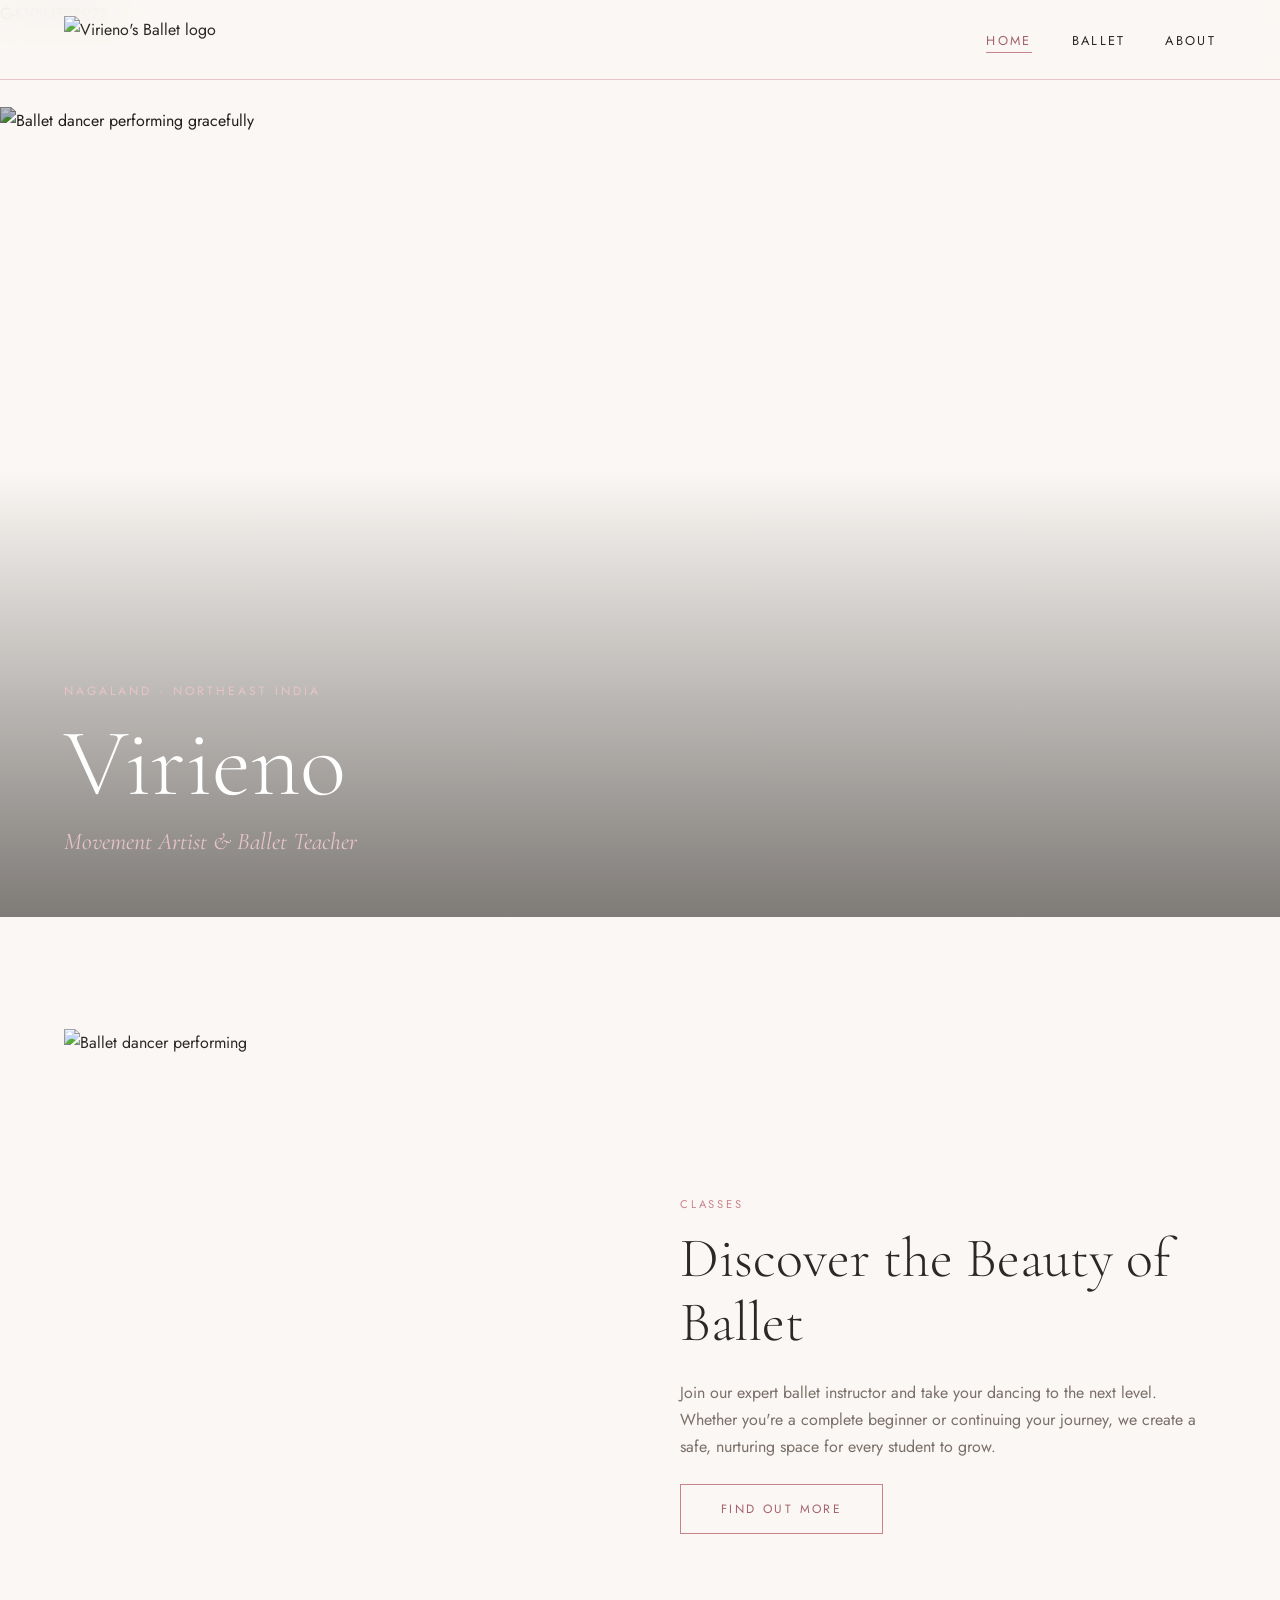
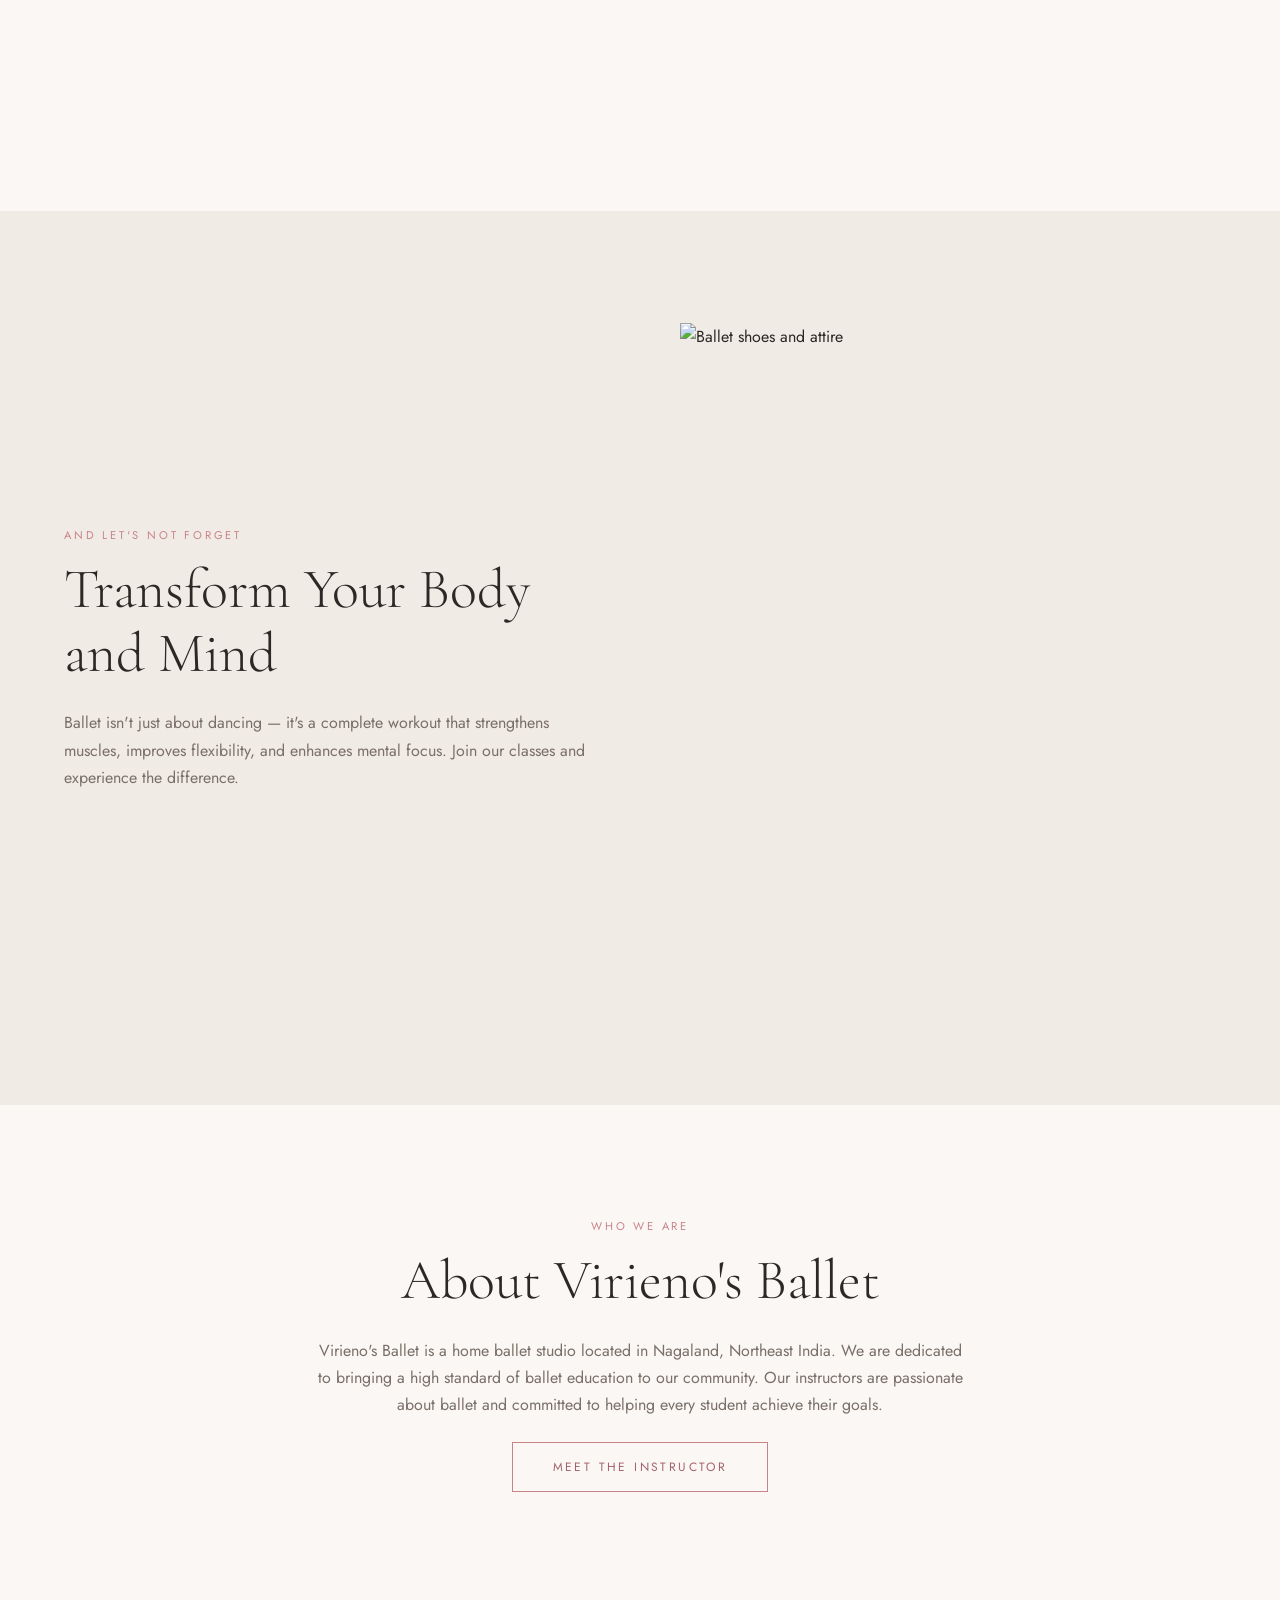
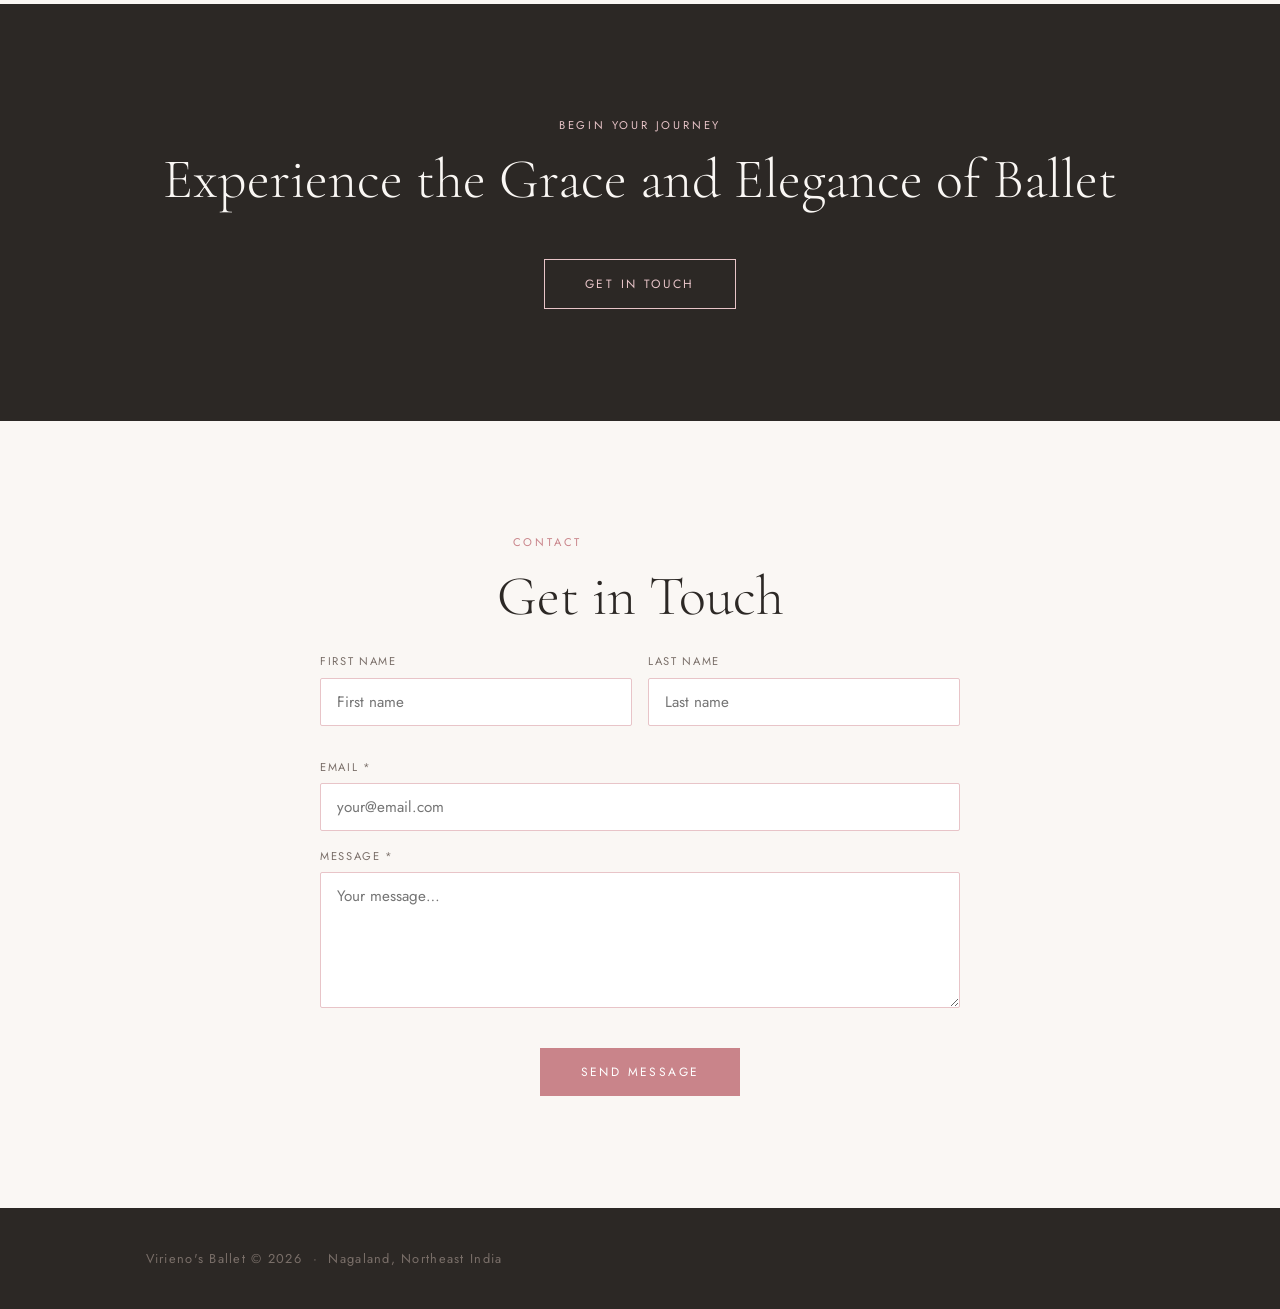
==== index.html @ 28d280f9 "Update index.html" ====
<!DOCTYPE html>
<html lang="en">
 G-KVN4FB89ZE
<head>
  <meta charset="UTF-8" />
  <meta name="viewport" content="width=device-width, initial-scale=1.0" />
  <title>Virieno's Ballet — Home Ballet Studio in Nagaland, Northeast India</title>
  <meta name="description" content="Virieno's Ballet is a home ballet studio in Nagaland, Northeast India. Join our expert instructor and discover the grace and elegance of classical ballet." />
  <link rel="preconnect" href="https://fonts.googleapis.com" />
  <link rel="preconnect" href="https://fonts.gstatic.com" crossorigin />
  <link rel="stylesheet" href="css/style.css" />
</head>
<body>

  <!-- ─── NAV ──────────────────────────── -->
  <nav class="site-nav" role="navigation" aria-label="Main navigation">
    <a class="nav-logo" href="index.html" aria-label="Virieno's Ballet home">
      <img
        src="https://assets.zyrosite.com/cdn-cgi/image/format=auto,w=304,fit=crop,q=95/YD0r1RBqXzs5kV3Q/vb-logo---header---mark-pink-A1ag6zJZDgTK8xrG.png"
        alt="Virieno's Ballet logo"
        width="152" height="48"
        loading="eager"
      />
    </a>
    <ul class="nav-links" role="list">
      <li><a href="index.html">Home</a></li>
      <li><a href="ballet.html">Ballet</a></li>
      <li><a href="about.html">About</a></li>
    </ul>
    <button class="nav-toggle" aria-label="Toggle menu" aria-expanded="false">
      <span></span><span></span><span></span>
    </button>
  </nav>

  <main class="page-content">

    <!-- ─── HERO ─────────────────────────── -->
    <section class="hero" aria-label="Hero banner">
      <img
        class="hero-img"
        src="https://assets.zyrosite.com/cdn-cgi/image/format=auto,w=1920,fit=crop/YD0r1RBqXzs5kV3Q/img_20180424_164734_665_cropped_2-mjELZyveOPFyjwQO.jpg"
        alt="Ballet dancer performing gracefully"
        width="1920" height="1080"
        loading="eager"
        fetchpriority="high"
      />
      <div class="hero-overlay" aria-hidden="true"></div>
      <div class="hero-text">
        <p class="eyebrow">Nagaland · Northeast India</p>
        <h1>Virieno</h1>
        <p class="subtitle">Movement Artist &amp; Ballet Teacher</p>
      </div>
    </section>

    <!-- ─── DISCOVER SECTION ──────────────── -->
    <section class="section" aria-labelledby="discover-heading">
      <div class="two-col">
        <div class="img-frame fade-up">
          <img
            src="https://images.unsplash.com/photo-1495791185843-c73f2269f669?crop=entropy&cs=tinysrgb&fit=crop&fm=jpg&w=800&q=75&h=1000"
            alt="Ballet dancer performing"
            width="800" height="1000"
            loading="lazy"
          />
        </div>
        <div class="fade-up">
          <p class="eyebrow">Classes</p>
          <h2 id="discover-heading">Discover the Beauty of Ballet</h2>
          <p>Join our expert ballet instructor and take your dancing to the next level. Whether you're a complete beginner or continuing your journey, we create a safe, nurturing space for every student to grow.</p>
          <a href="ballet.html" class="btn">Find Out More</a>
        </div>
      </div>
    </section>

    <!-- ─── TRANSFORM SECTION ──────────────── -->
    <section class="section section--parchment" aria-labelledby="transform-heading">
      <div class="two-col reverse">
        <div class="img-frame fade-up">
          <img
            src="https://images.unsplash.com/photo-1593793516936-7a6b517c1075?crop=entropy&cs=tinysrgb&fit=crop&fm=jpg&w=800&q=75&h=1000"
            alt="Ballet shoes and attire"
            width="800" height="1000"
            loading="lazy"
          />
        </div>
        <div class="fade-up">
          <p class="eyebrow">And let's not forget</p>
          <h2 id="transform-heading">Transform Your Body and Mind</h2>
          <p>Ballet isn't just about dancing — it's a complete workout that strengthens muscles, improves flexibility, and enhances mental focus. Join our classes and experience the difference.</p>
        </div>
      </div>
    </section>

    <!-- ─── ABOUT TEASER ──────────────────── -->
    <section class="section text-center" aria-labelledby="about-heading">
      <div class="fade-up">
        <p class="eyebrow">Who We Are</p>
        <h2 id="about-heading">About Virieno's Ballet</h2>
        <p>Virieno's Ballet is a home ballet studio located in Nagaland, Northeast India. We are dedicated to bringing a high standard of ballet education to our community. Our instructors are passionate about ballet and committed to helping every student achieve their goals.</p>
        <a href="about.html" class="btn">Meet the Instructor</a>
      </div>
    </section>

    <!-- ─── GRACE CTA ─────────────────────── -->
    <section class="section section--dark text-center" aria-label="Call to action">
      <div class="fade-up">
        <p class="eyebrow" style="color: var(--rose-light);">Begin Your Journey</p>
        <h2 style="color: var(--cream);">Experience the Grace and Elegance of Ballet</h2>
        <a href="#contact" class="btn" style="border-color: var(--rose-light); color: var(--rose-light);">Get in Touch</a>
      </div>
    </section>

    <!-- ─── CONTACT ───────────────────────── -->
    <section class="section" id="contact" aria-labelledby="contact-heading">
      <div class="contact-section fade-up">
        <p class="eyebrow">Contact</p>
        <h2 id="contact-heading">Get in Touch</h2>
        <form
          id="contact-form"
          data-endpoint="https://formspree.io/f/xvznryvj"
          novalidate
        >
          <div class="form-row">
            <div class="form-field">
              <label for="first-name">First Name</label>
              <input type="text" id="first-name" name="first_name" placeholder="First name" required />
            </div>
            <div class="form-field">
              <label for="last-name">Last Name</label>
              <input type="text" id="last-name" name="last_name" placeholder="Last name" />
            </div>
          </div>
          <div class="form-field">
            <label for="email">Email *</label>
            <input type="email" id="email" name="email" placeholder="your@email.com" required />
          </div>
          <div class="form-field">
            <label for="message">Message *</label>
            <textarea id="message" name="message" rows="5" placeholder="Your message…" required></textarea>
          </div>
          <button type="submit" class="btn btn--filled">Send Message</button>
        </form>
        <div id="form-success" class="form-success">
          Thank you! We'll be in touch soon. 🩰
        </div>
      </div>
    </section>

  </main>

  <!-- ─── FOOTER ────────────────────────── -->
  <footer class="site-footer">
    <p>Virieno's Ballet &copy; <span id="year"></span> &nbsp;·&nbsp; Nagaland, Northeast India</p>
  </footer>

  <script src="js/main.js"></script>
  <script>document.getElementById('year').textContent = new Date().getFullYear();</script>
</body>
</html>
---- css/style.css ----
/* ========================================
   VIRIENO'S BALLET — GLOBAL STYLESHEET
   Style: Refined luxury editorial
   Palette: Dusty rose, cream, deep charcoal
   ======================================== */

@import url('https://fonts.googleapis.com/css2?family=Cormorant+Garamond:ital,wght@0,300;0,400;0,600;1,300;1,400&family=Jost:wght@300;400;500&display=swap');

:root {
  --rose:       #c9848a;
  --rose-light: #e8c4c8;
  --rose-deep:  #a5626a;
  --cream:      #faf7f4;
  --parchment:  #f0ebe4;
  --charcoal:   #2c2825;
  --mid:        #7a6f69;
  --white:      #ffffff;

  --font-display: 'Cormorant Garamond', Georgia, serif;
  --font-body:    'Jost', sans-serif;

  --nav-h: 80px;
  --radius: 2px;
  --transition: 0.35s cubic-bezier(0.25, 0.46, 0.45, 0.94);
}

*, *::before, *::after { box-sizing: border-box; margin: 0; padding: 0; }

html { scroll-behavior: smooth; }

body {
  font-family: var(--font-body);
  background: var(--cream);
  color: var(--charcoal);
  font-size: 16px;
  line-height: 1.7;
  overflow-x: hidden;
}

img {
  display: block;
  max-width: 100%;
  height: auto;
}

a { color: inherit; text-decoration: none; }

/* ─── NAV ─────────────────────────────── */
.site-nav {
  position: fixed;
  top: 0; left: 0; right: 0;
  height: var(--nav-h);
  background: rgba(250, 247, 244, 0.92);
  backdrop-filter: blur(12px);
  -webkit-backdrop-filter: blur(12px);
  border-bottom: 1px solid var(--rose-light);
  display: flex;
  align-items: center;
  justify-content: space-between;
  padding: 0 5vw;
  z-index: 1000;
  transition: box-shadow var(--transition);
}

.site-nav.scrolled { box-shadow: 0 2px 30px rgba(44,40,37,0.08); }

.nav-logo img {
  height: 48px;
  width: auto;
  object-fit: contain;
}

.nav-links {
  display: flex;
  gap: 2.5rem;
  list-style: none;
}

.nav-links a {
  font-family: var(--font-body);
  font-weight: 400;
  font-size: 0.8rem;
  letter-spacing: 0.18em;
  text-transform: uppercase;
  color: var(--charcoal);
  position: relative;
  padding-bottom: 3px;
  transition: color var(--transition);
}

.nav-links a::after {
  content: '';
  position: absolute;
  bottom: 0; left: 0;
  width: 0; height: 1px;
  background: var(--rose);
  transition: width var(--transition);
}

.nav-links a:hover { color: var(--rose-deep); }
.nav-links a:hover::after,
.nav-links a.active::after { width: 100%; }
.nav-links a.active { color: var(--rose-deep); }

/* Hamburger */
.nav-toggle {
  display: none;
  flex-direction: column;
  gap: 5px;
  cursor: pointer;
  background: none;
  border: none;
  padding: 4px;
}

.nav-toggle span {
  display: block;
  width: 24px; height: 1.5px;
  background: var(--charcoal);
  transition: var(--transition);
}

/* ─── MAIN CONTENT OFFSET ─────────────── */
.page-content { padding-top: var(--nav-h); }

/* ─── HERO ────────────────────────────── */
.hero {
  position: relative;
  height: 90vh;
  min-height: 560px;
  overflow: hidden;
  display: flex;
  align-items: flex-end;
}

.hero-img {
  position: absolute;
  inset: 0;
  width: 100%;
  height: 100%;
  object-fit: cover;
  object-position: center 20%;
  filter: brightness(0.75);
  transform: scale(1.04);
  animation: heroZoom 10s ease-out forwards;
}

@keyframes heroZoom {
  to { transform: scale(1); }
}

.hero-overlay {
  position: absolute;
  inset: 0;
  background: linear-gradient(to top, rgba(44,40,37,0.6) 0%, transparent 55%);
}

.hero-text {
  position: relative;
  z-index: 2;
  padding: 0 5vw 6vh;
  color: var(--white);
  animation: fadeUp 1.2s ease both 0.4s;
}

.hero-text .eyebrow {
  font-family: var(--font-body);
  font-size: 0.75rem;
  letter-spacing: 0.25em;
  text-transform: uppercase;
  color: var(--rose-light);
  margin-bottom: 0.75rem;
}

.hero-text h1 {
  font-family: var(--font-display);
  font-size: clamp(3rem, 8vw, 6rem);
  font-weight: 300;
  line-height: 1.05;
  margin-bottom: 0.5rem;
}

.hero-text .subtitle {
  font-family: var(--font-display);
  font-style: italic;
  font-size: clamp(1rem, 2.5vw, 1.5rem);
  color: var(--rose-light);
}

/* ─── SECTION BASE ────────────────────── */
.section {
  padding: 7rem 5vw;
}

.section--parchment { background: var(--parchment); }
.section--rose      { background: var(--rose-light); }
.section--dark      { background: var(--charcoal); color: var(--cream); }

.eyebrow {
  font-family: var(--font-body);
  font-size: 0.7rem;
  letter-spacing: 0.25em;
  text-transform: uppercase;
  color: var(--rose);
  margin-bottom: 0.75rem;
}

h2, .h2 {
  font-family: var(--font-display);
  font-size: clamp(2rem, 5vw, 3.5rem);
  font-weight: 300;
  line-height: 1.15;
  margin-bottom: 1.5rem;
}

h3 {
  font-family: var(--font-display);
  font-size: clamp(1.4rem, 3vw, 2rem);
  font-weight: 400;
  margin-bottom: 1rem;
}

p { color: var(--mid); max-width: 65ch; }
.section--dark p { color: var(--rose-light); }

/* ─── TWO-COL LAYOUT ──────────────────── */
.two-col {
  display: grid;
  grid-template-columns: 1fr 1fr;
  gap: 5rem;
  align-items: center;
  max-width: 1200px;
  margin: 0 auto;
}

.two-col.reverse { direction: rtl; }
.two-col.reverse > * { direction: ltr; }

/* ─── IMAGE FRAME ─────────────────────── */
.img-frame {
  position: relative;
  overflow: hidden;
}

.img-frame::before {
  content: '';
  position: absolute;
  inset: -12px -12px auto auto;
  width: 60px; height: 60px;
  border-top: 2px solid var(--rose);
  border-right: 2px solid var(--rose);
  z-index: 1;
  pointer-events: none;
}

.img-frame::after {
  content: '';
  position: absolute;
  inset: auto auto -12px -12px;
  width: 60px; height: 60px;
  border-bottom: 2px solid var(--rose);
  border-left: 2px solid var(--rose);
  z-index: 1;
  pointer-events: none;
}

.img-frame img {
  width: 100%;
  aspect-ratio: 4/5;
  object-fit: cover;
  display: block;
  transition: transform 0.6s ease;
}

.img-frame:hover img { transform: scale(1.03); }

/* ─── CTA BUTTON ──────────────────────── */
.btn {
  display: inline-block;
  padding: 0.85rem 2.5rem;
  border: 1px solid var(--rose);
  color: var(--rose-deep);
  font-family: var(--font-body);
  font-size: 0.75rem;
  letter-spacing: 0.2em;
  text-transform: uppercase;
  transition: var(--transition);
  margin-top: 1.5rem;
  background: transparent;
  cursor: pointer;
}

.btn:hover {
  background: var(--rose);
  color: var(--white);
}

.btn--filled {
  background: var(--rose);
  color: var(--white);
}

.btn--filled:hover {
  background: var(--rose-deep);
  border-color: var(--rose-deep);
}

/* ─── IMAGE GRID ──────────────────────── */
.img-grid {
  display: grid;
  grid-template-columns: repeat(auto-fill, minmax(260px, 1fr));
  gap: 1.5rem;
  max-width: 1200px;
  margin: 3rem auto 0;
}

.img-grid img {
  width: 100%;
  aspect-ratio: 1;
  object-fit: cover;
  transition: transform 0.4s ease, filter 0.4s ease;
  filter: saturate(0.85);
}

.img-grid img:hover {
  transform: scale(1.02);
  filter: saturate(1.1);
}

/* ─── PHOTO GALLERY (about) ───────────── */
.photo-mosaic {
  display: grid;
  grid-template-columns: repeat(3, 1fr);
  gap: 1rem;
  max-width: 1200px;
  margin: 0 auto;
}

.photo-mosaic img {
  width: 100%;
  aspect-ratio: 1;
  object-fit: cover;
  filter: sepia(0.1) saturate(0.9);
  transition: filter 0.4s ease, transform 0.4s ease;
}

.photo-mosaic img:hover {
  filter: sepia(0) saturate(1.1);
  transform: scale(1.02);
}

/* ─── CONTACT FORM ────────────────────── */
.contact-section {
  max-width: 640px;
  margin: 0 auto;
  text-align: center;
}

.form-row {
  display: grid;
  grid-template-columns: 1fr 1fr;
  gap: 1rem;
  margin-bottom: 1rem;
}

.form-field {
  display: flex;
  flex-direction: column;
  text-align: left;
  margin-bottom: 1rem;
}

.form-field label {
  font-size: 0.7rem;
  letter-spacing: 0.15em;
  text-transform: uppercase;
  color: var(--mid);
  margin-bottom: 0.4rem;
}

.form-field input,
.form-field textarea {
  border: 1px solid var(--rose-light);
  background: var(--white);
  padding: 0.75rem 1rem;
  font-family: var(--font-body);
  font-size: 0.95rem;
  color: var(--charcoal);
  outline: none;
  transition: border-color var(--transition);
  border-radius: var(--radius);
  resize: vertical;
}

.form-field input:focus,
.form-field textarea:focus { border-color: var(--rose); }

.form-success {
  display: none;
  padding: 1rem;
  background: var(--rose-light);
  color: var(--rose-deep);
  font-size: 0.9rem;
  margin-top: 1rem;
}

/* ─── FAQ ACCORDION ───────────────────── */
.faq-list { max-width: 760px; margin: 2rem auto 0; }

.faq-item {
  border-bottom: 1px solid var(--rose-light);
}

.faq-question {
  width: 100%;
  background: none;
  border: none;
  text-align: left;
  padding: 1.25rem 0;
  font-family: var(--font-display);
  font-size: 1.1rem;
  color: var(--charcoal);
  cursor: pointer;
  display: flex;
  justify-content: space-between;
  align-items: center;
  gap: 1rem;
  transition: color var(--transition);
}

.faq-question:hover { color: var(--rose-deep); }

.faq-icon {
  width: 20px; height: 20px;
  flex-shrink: 0;
  position: relative;
}

.faq-icon::before,
.faq-icon::after {
  content: '';
  position: absolute;
  background: var(--rose);
  transition: transform var(--transition), opacity var(--transition);
}

.faq-icon::before { top: 50%; left: 0; right: 0; height: 1px; transform: translateY(-50%); }
.faq-icon::after  { left: 50%; top: 0; bottom: 0; width: 1px; transform: translateX(-50%); }

.faq-item.open .faq-icon::after { transform: translateX(-50%) rotate(90deg); opacity: 0; }

.faq-answer {
  max-height: 0;
  overflow: hidden;
  transition: max-height 0.45s ease, padding 0.3s ease;
}

.faq-answer-inner {
  padding-bottom: 1.25rem;
  color: var(--mid);
  font-size: 0.95rem;
  line-height: 1.8;
}

.faq-item.open .faq-answer { max-height: 600px; }

/* ─── VIDEO SECTION ───────────────────── */
.video-wrap {
  position: relative;
  padding-bottom: 45%;
  height: 0;
  overflow: hidden;
  max-width: 800px;
  margin: 2rem auto 0;
  border: 1px solid var(--rose-light);
}

.video-wrap iframe {
  position: absolute;
  top: 0; left: 0;
  width: 100%; height: 100%;
  border: none;
}

/* ─── DIVIDER ─────────────────────────── */
.divider {
  text-align: center;
  padding: 2rem 0;
  color: var(--rose-light);
  font-size: 1.5rem;
  letter-spacing: 0.5rem;
}

/* ─── ATTIRE LIST ─────────────────────── */
.attire-block {
  max-width: 760px;
  margin: 0 auto;
}

.attire-block p { max-width: 100%; margin-bottom: 1rem; }
.attire-block strong { color: var(--charcoal); font-weight: 500; }
.attire-block em { color: var(--mid); }

.attire-block a {
  color: var(--rose-deep);
  border-bottom: 1px solid var(--rose-light);
  transition: border-color var(--transition);
}

.attire-block a:hover { border-color: var(--rose-deep); }

/* ─── FOOTER ──────────────────────────── */
.site-footer {
  background: var(--charcoal);
  color: var(--rose-light);
  text-align: center;
  padding: 2.5rem 5vw;
  font-size: 0.8rem;
  letter-spacing: 0.1em;
}

/* ─── FADE-UP ANIMATION ───────────────── */
@keyframes fadeUp {
  from { opacity: 0; transform: translateY(28px); }
  to   { opacity: 1; transform: translateY(0); }
}

.fade-up {
  opacity: 0;
  transform: translateY(28px);
  transition: opacity 0.7s ease, transform 0.7s ease;
}

.fade-up.visible {
  opacity: 1;
  transform: translateY(0);
}

/* ─── SECTION TITLE CENTER ────────────── */
.text-center { text-align: center; }
.text-center p { margin-left: auto; margin-right: auto; }

/* ─── RESPONSIVE ──────────────────────── */
@media (max-width: 900px) {
  .two-col { grid-template-columns: 1fr; gap: 3rem; }
  .two-col.reverse { direction: ltr; }
  .photo-mosaic { grid-template-columns: repeat(2, 1fr); }
}

@media (max-width: 640px) {
  :root { --nav-h: 64px; }
  .section { padding: 4rem 5vw; }
  .nav-links { display: none; flex-direction: column; position: fixed; top: var(--nav-h); left: 0; right: 0; background: var(--cream); padding: 2rem 5vw; gap: 1.5rem; border-bottom: 1px solid var(--rose-light); }
  .nav-links.open { display: flex; }
  .nav-toggle { display: flex; }
  .form-row { grid-template-columns: 1fr; }
  .photo-mosaic { grid-template-columns: 1fr; }
  .hero-text h1 { font-size: 2.6rem; }
}
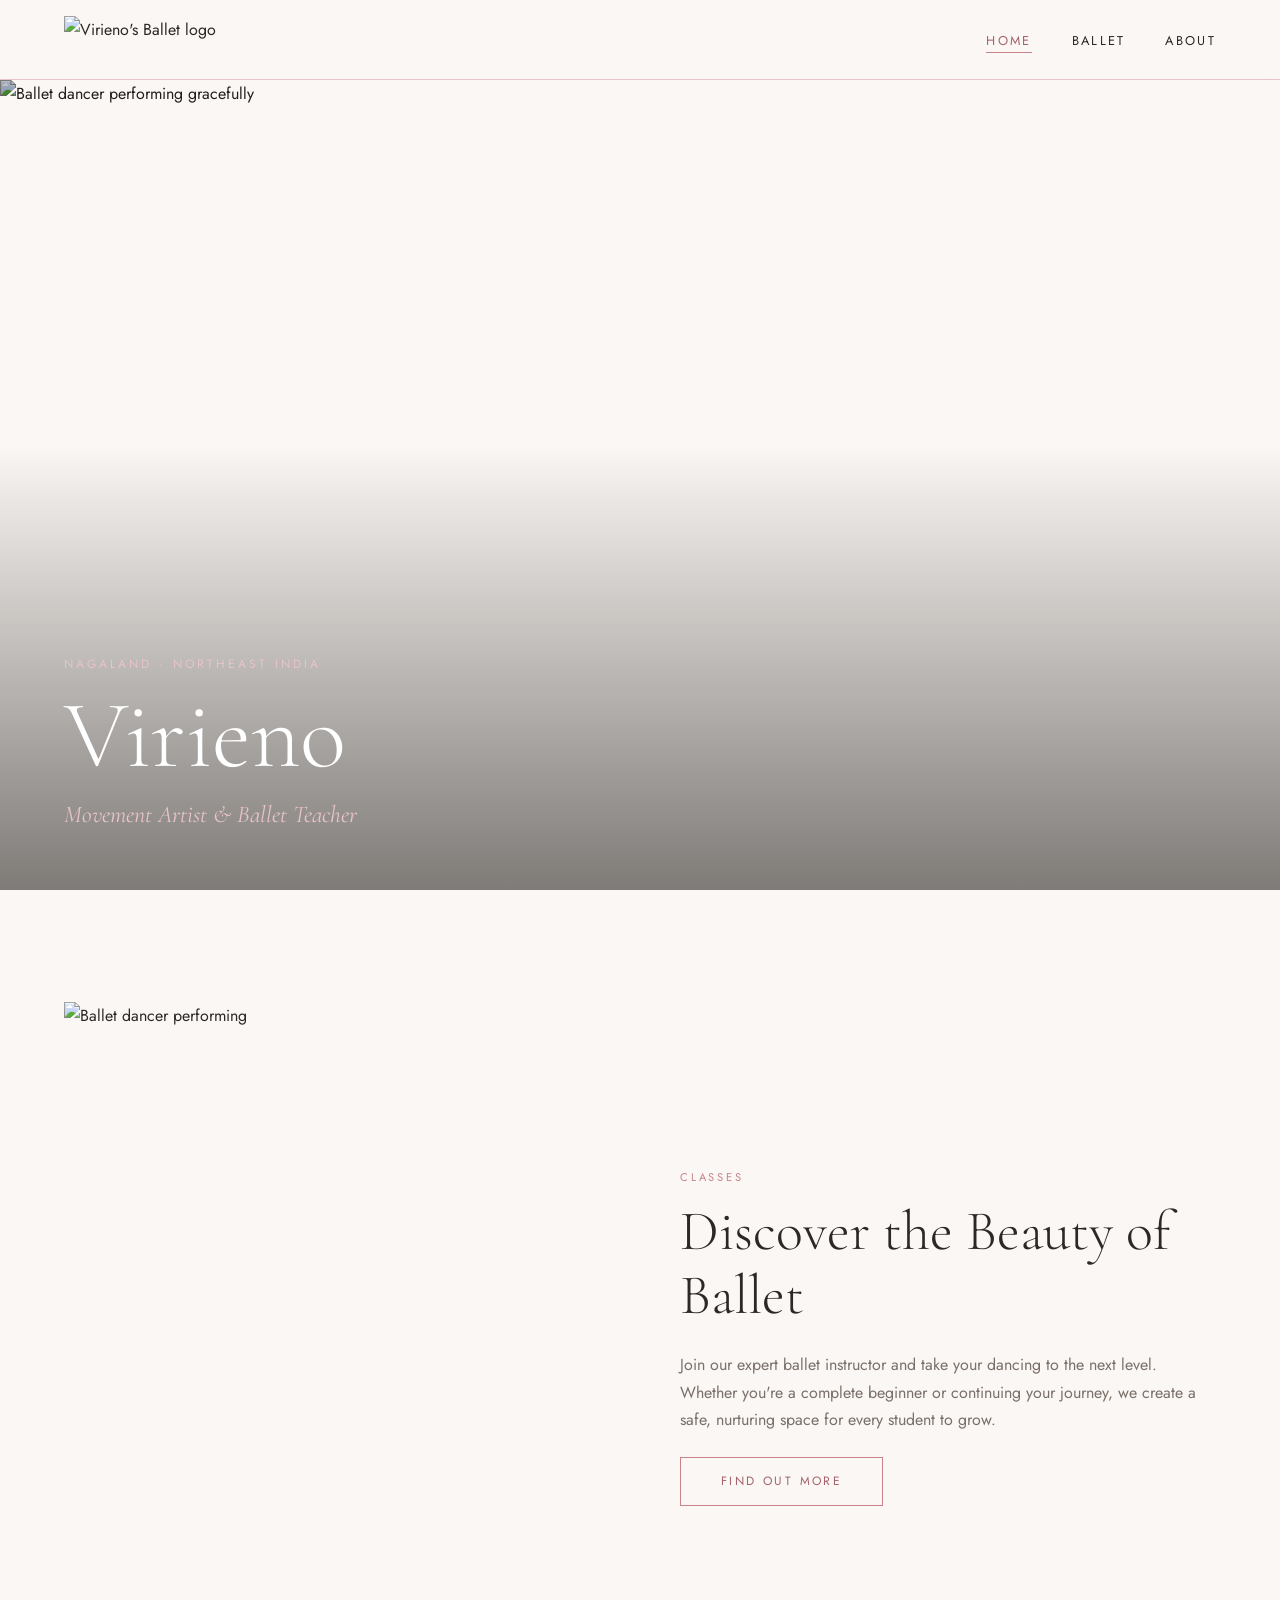
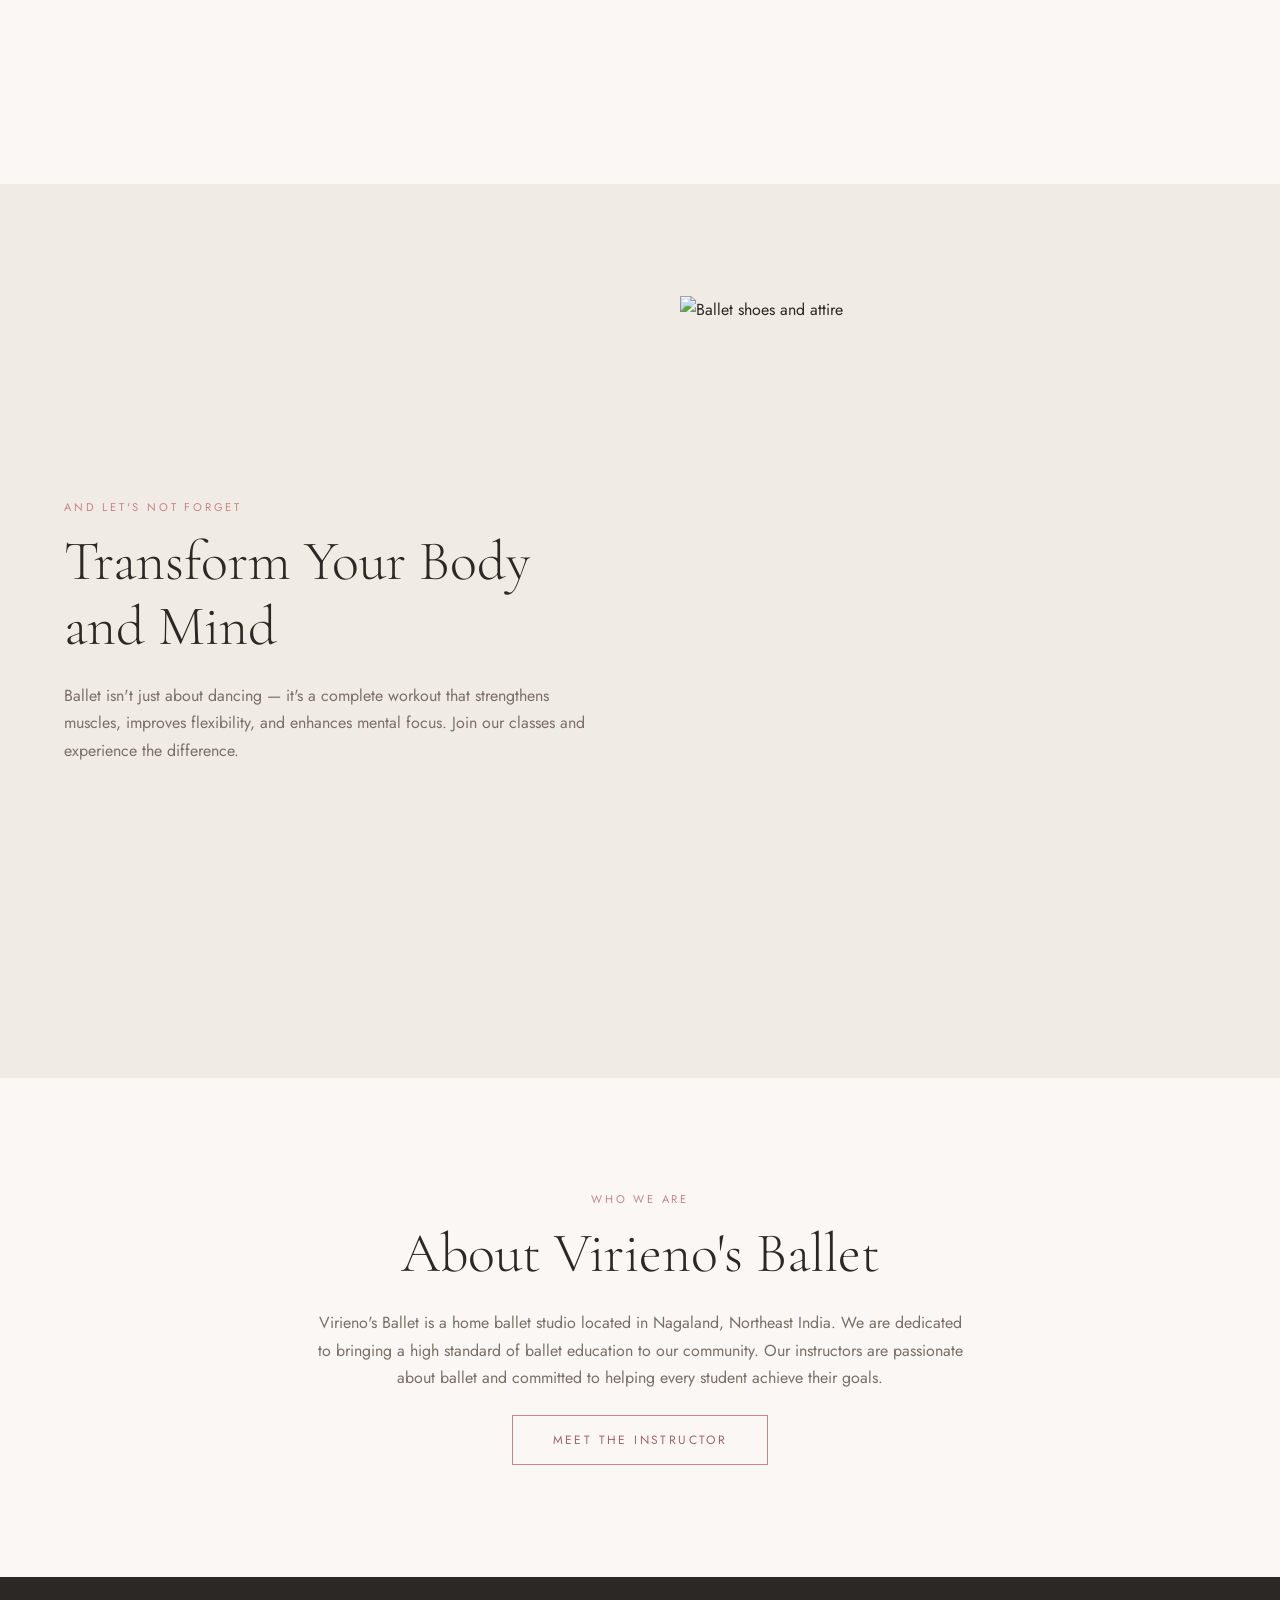
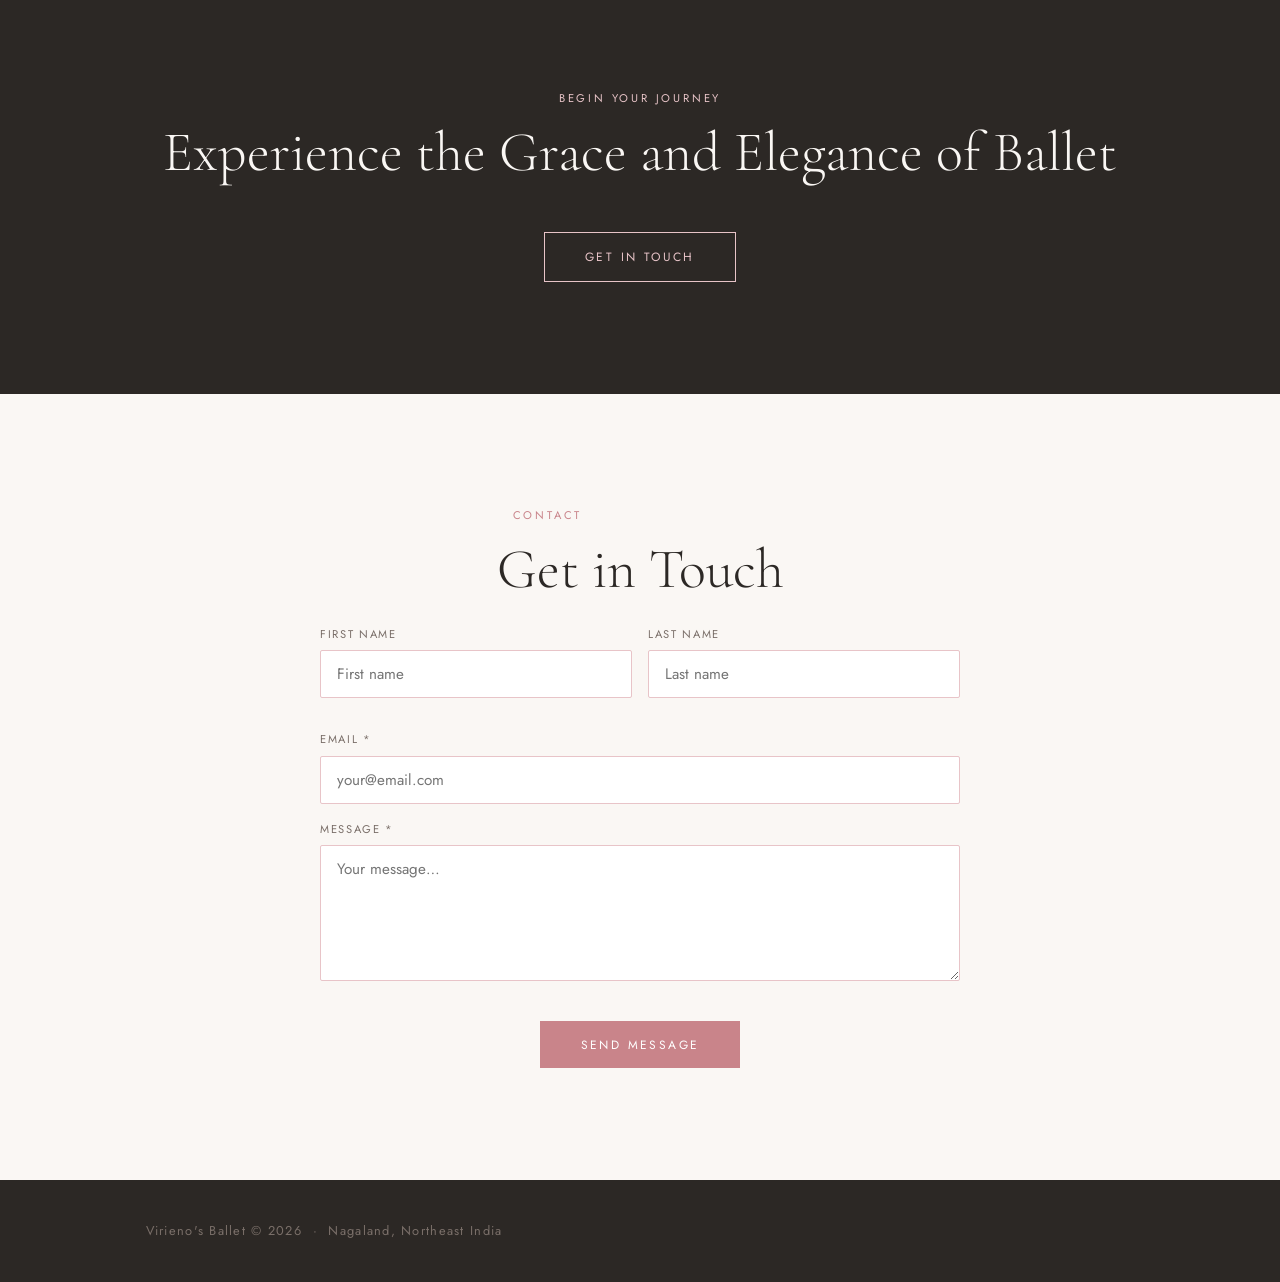
==== commit db2a5de9: "Update index.html" ====
--- a/index.html
+++ b/index.html
@@ -1,7 +1,16 @@
 <!DOCTYPE html>
 <html lang="en">
- G-KVN4FB89ZE
 <head>
+ <!-- Google tag (gtag.js) -->
+<script async src="https://www.googletagmanager.com/gtag/js?id=G-KVN4FB89ZE"></script>
+<script>
+  window.dataLayer = window.dataLayer || [];
+  function gtag(){dataLayer.push(arguments);}
+  gtag('js', new Date());
+
+  gtag('config', 'G-KVN4FB89ZE');
+</script>
+
   <meta charset="UTF-8" />
   <meta name="viewport" content="width=device-width, initial-scale=1.0" />
   <title>Virieno's Ballet — Home Ballet Studio in Nagaland, Northeast India</title>
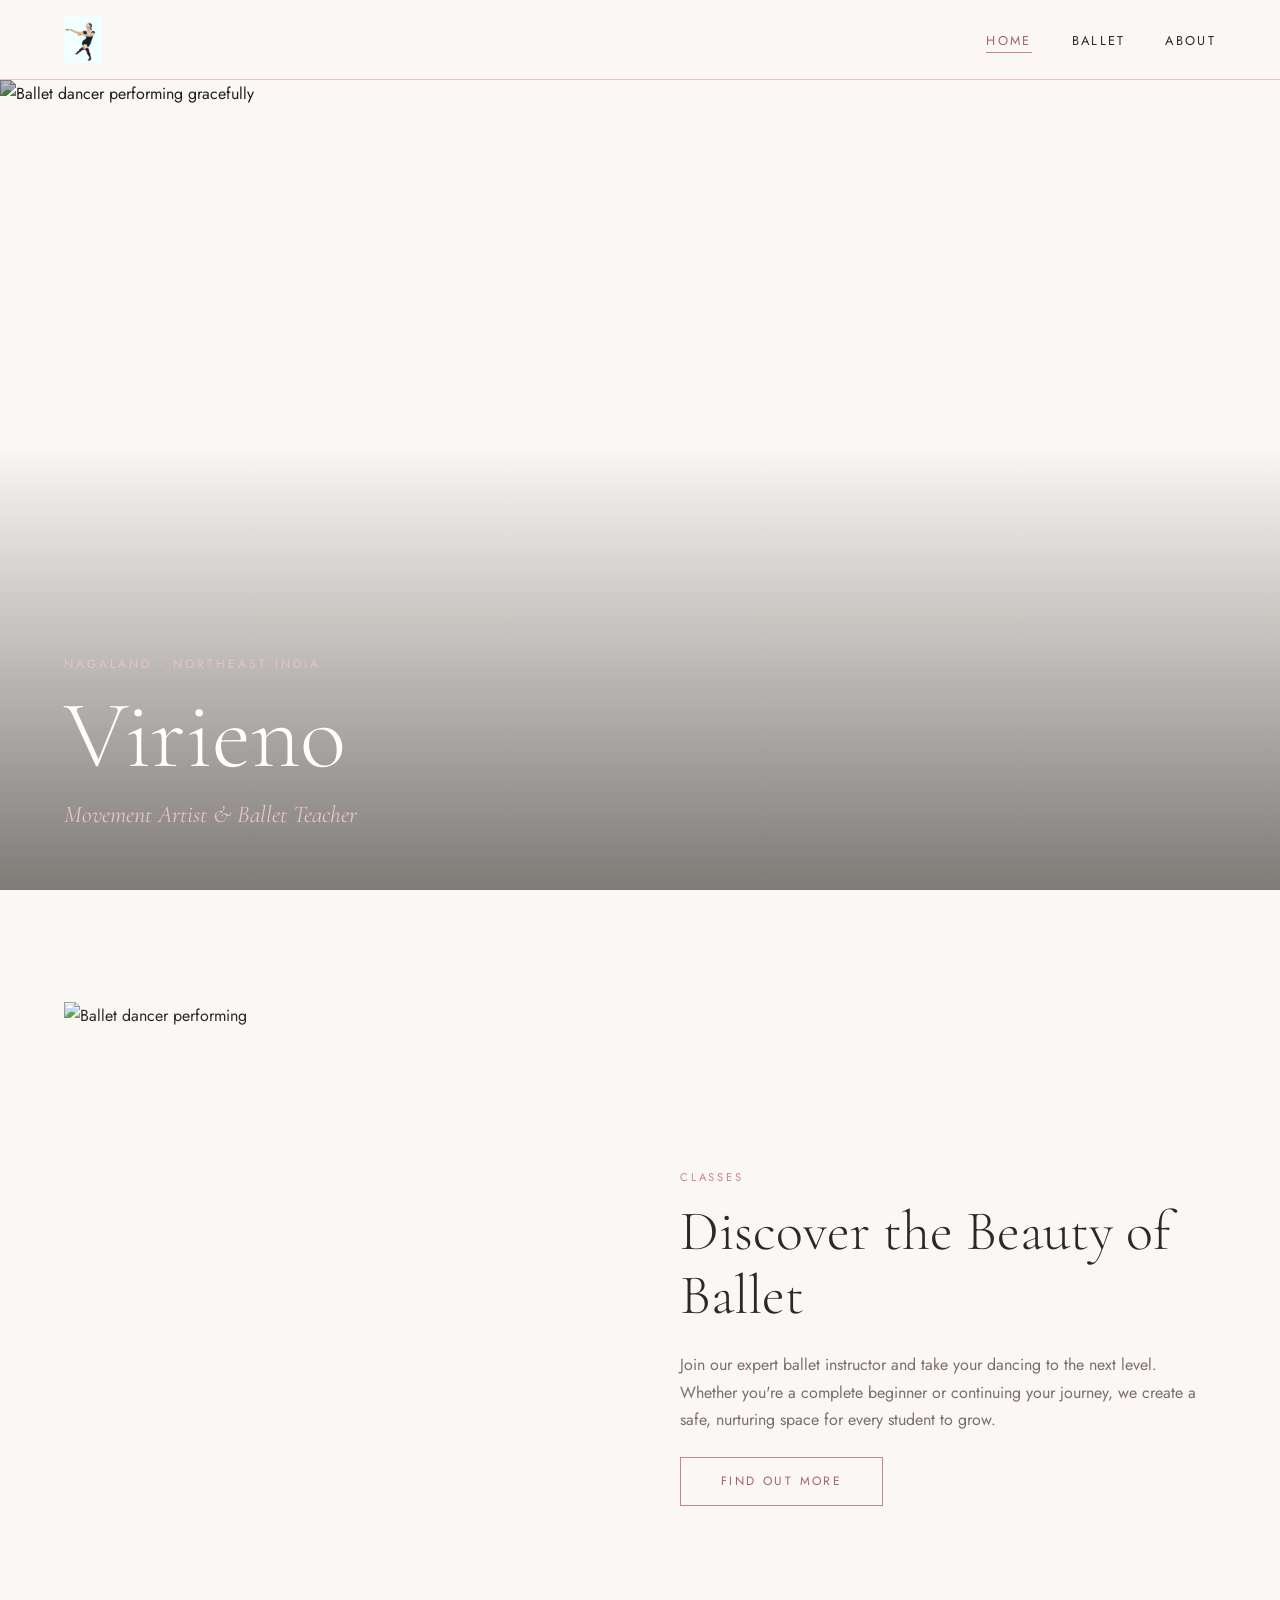
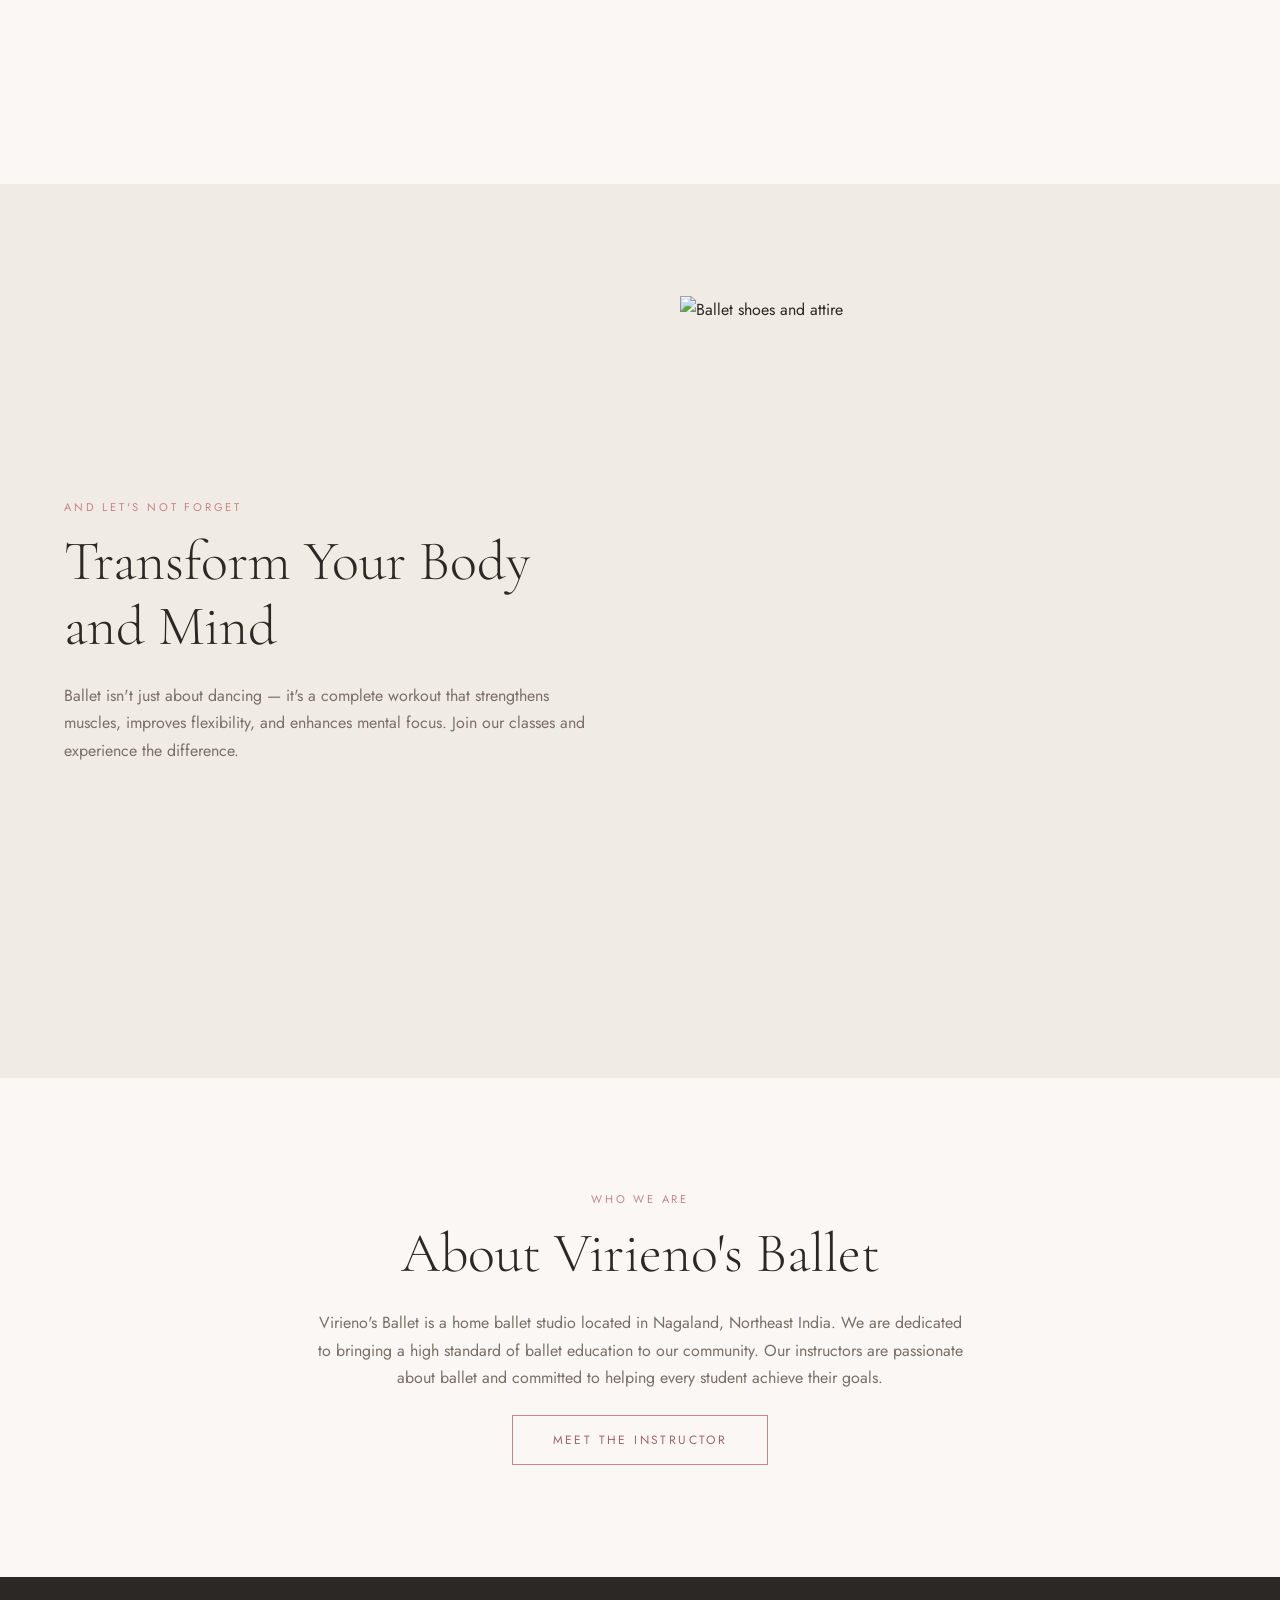
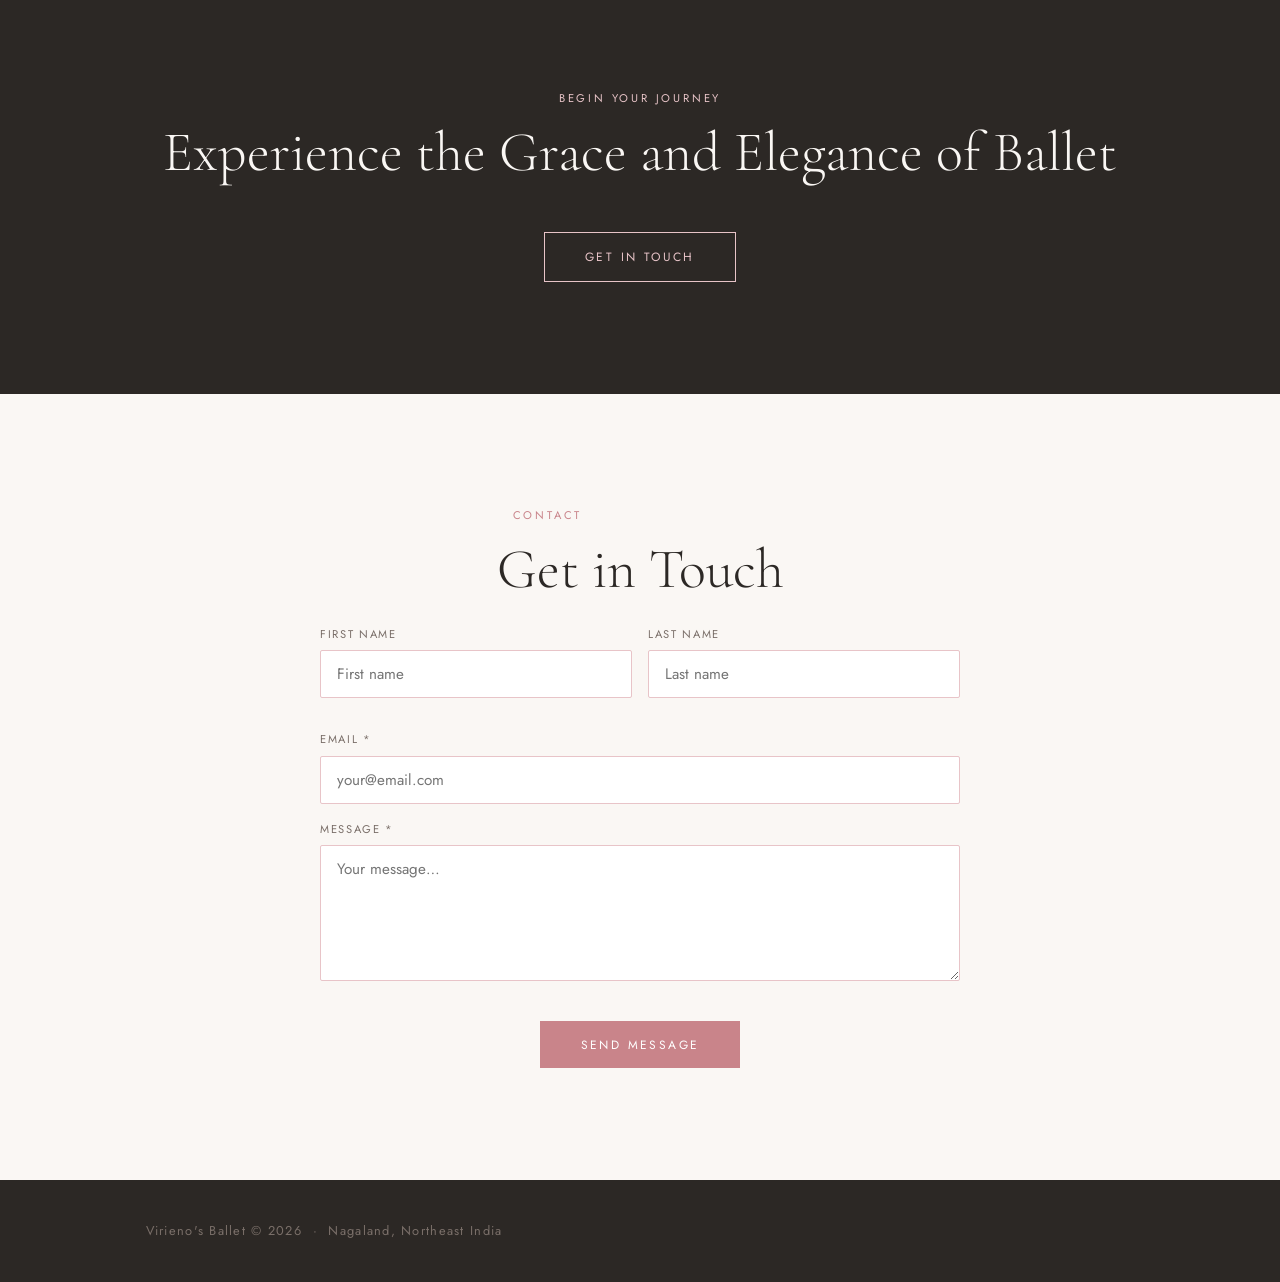
==== commit 73771dce: "Update index.html" ====
--- a/index.html
+++ b/index.html
@@ -25,7 +25,7 @@
   <nav class="site-nav" role="navigation" aria-label="Main navigation">
     <a class="nav-logo" href="index.html" aria-label="Virieno's Ballet home">
       <img
-        src="https://assets.zyrosite.com/cdn-cgi/image/format=auto,w=304,fit=crop,q=95/YD0r1RBqXzs5kV3Q/vb-logo---header---mark-pink-A1ag6zJZDgTK8xrG.png"
+        src="images/Virieno_pic_Hero_ballet hands.jpg"
         alt="Virieno's Ballet logo"
         width="152" height="48"
         loading="eager"
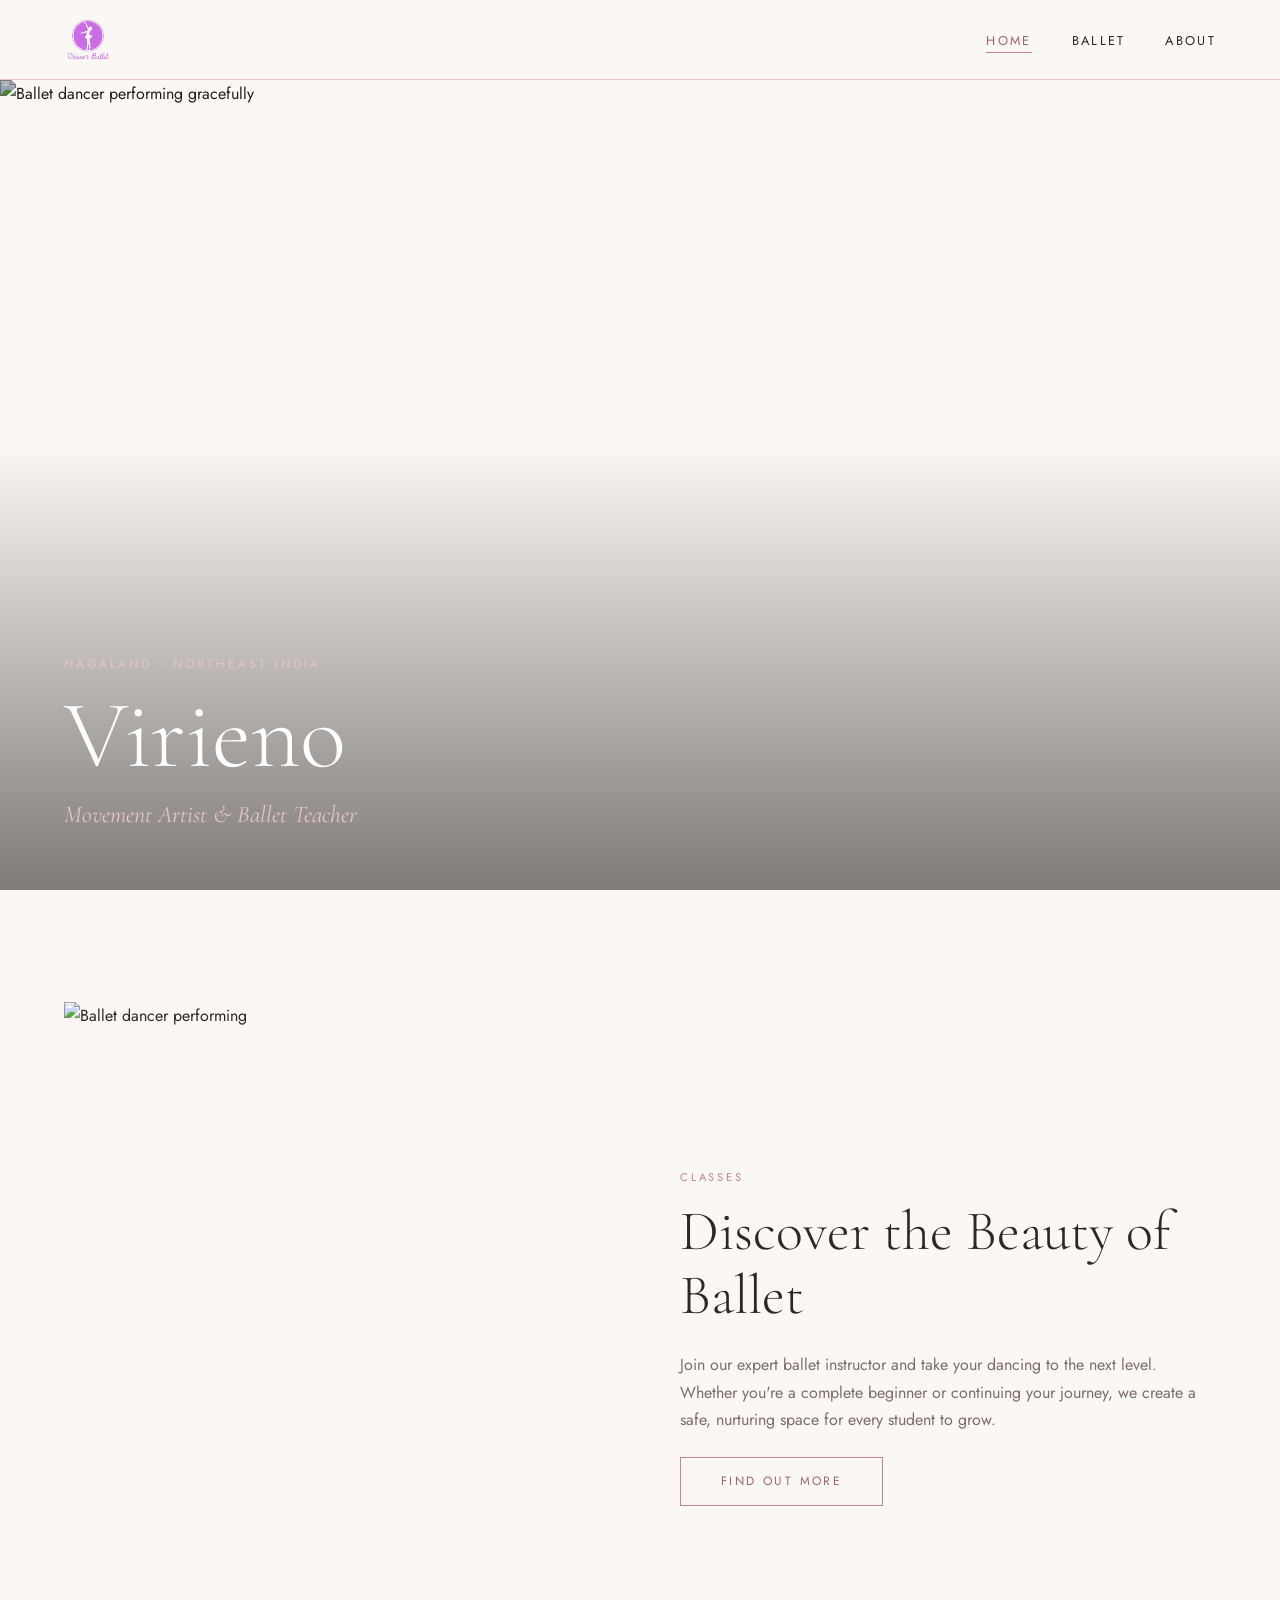
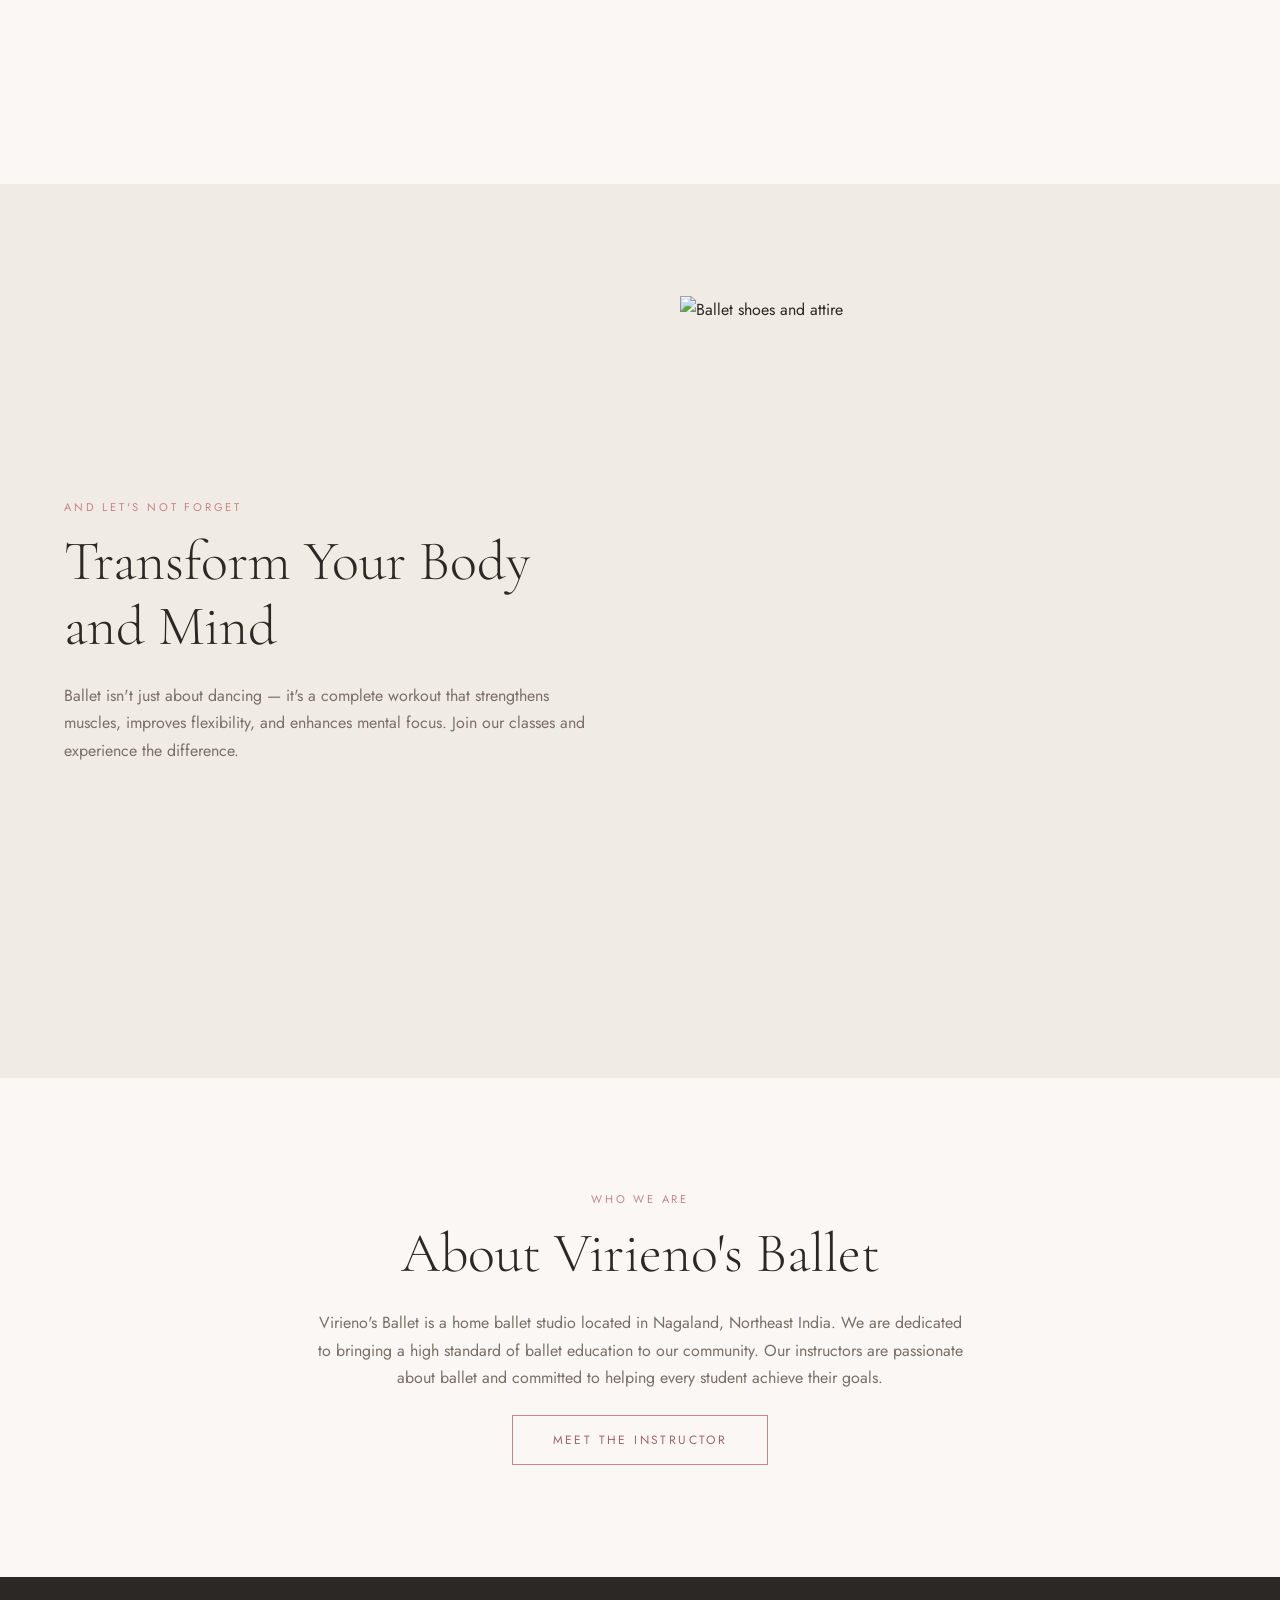
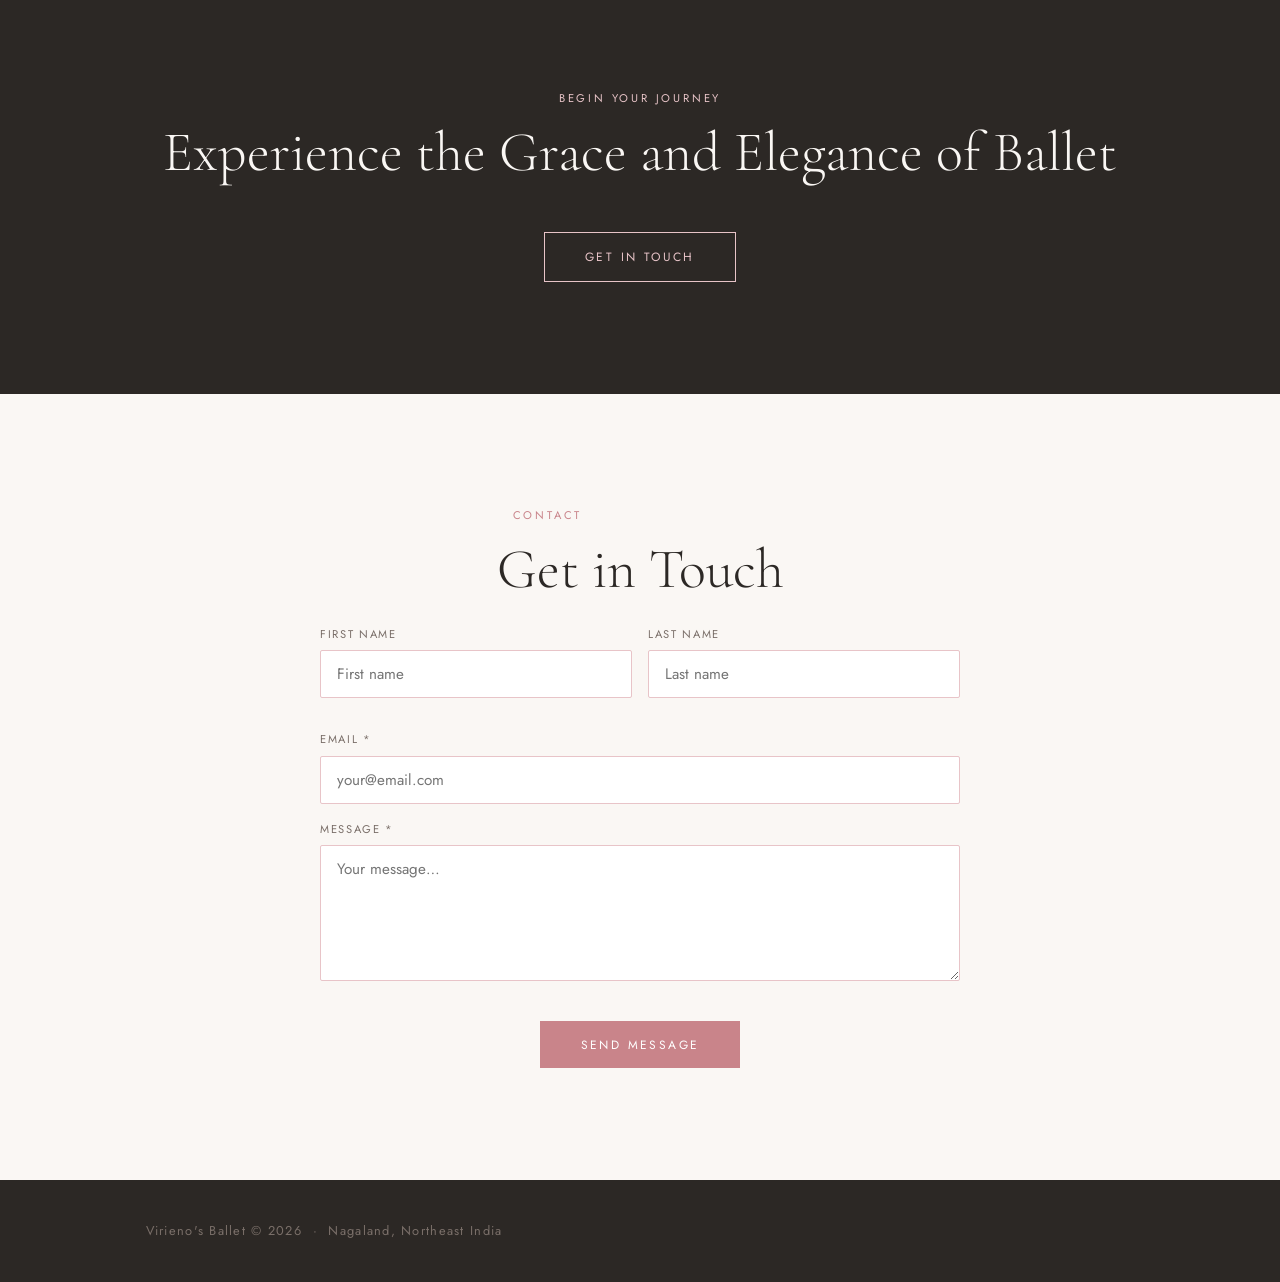
==== commit 083a1417: "Update index.html" ====
--- a/index.html
+++ b/index.html
@@ -25,7 +25,7 @@
   <nav class="site-nav" role="navigation" aria-label="Main navigation">
     <a class="nav-logo" href="index.html" aria-label="Virieno's Ballet home">
       <img
-        src="images/Virieno_pic_Hero_ballet hands.jpg"
+        src="images/virieno-logo-transparent-2.png"
         alt="Virieno's Ballet logo"
         width="152" height="48"
         loading="eager"
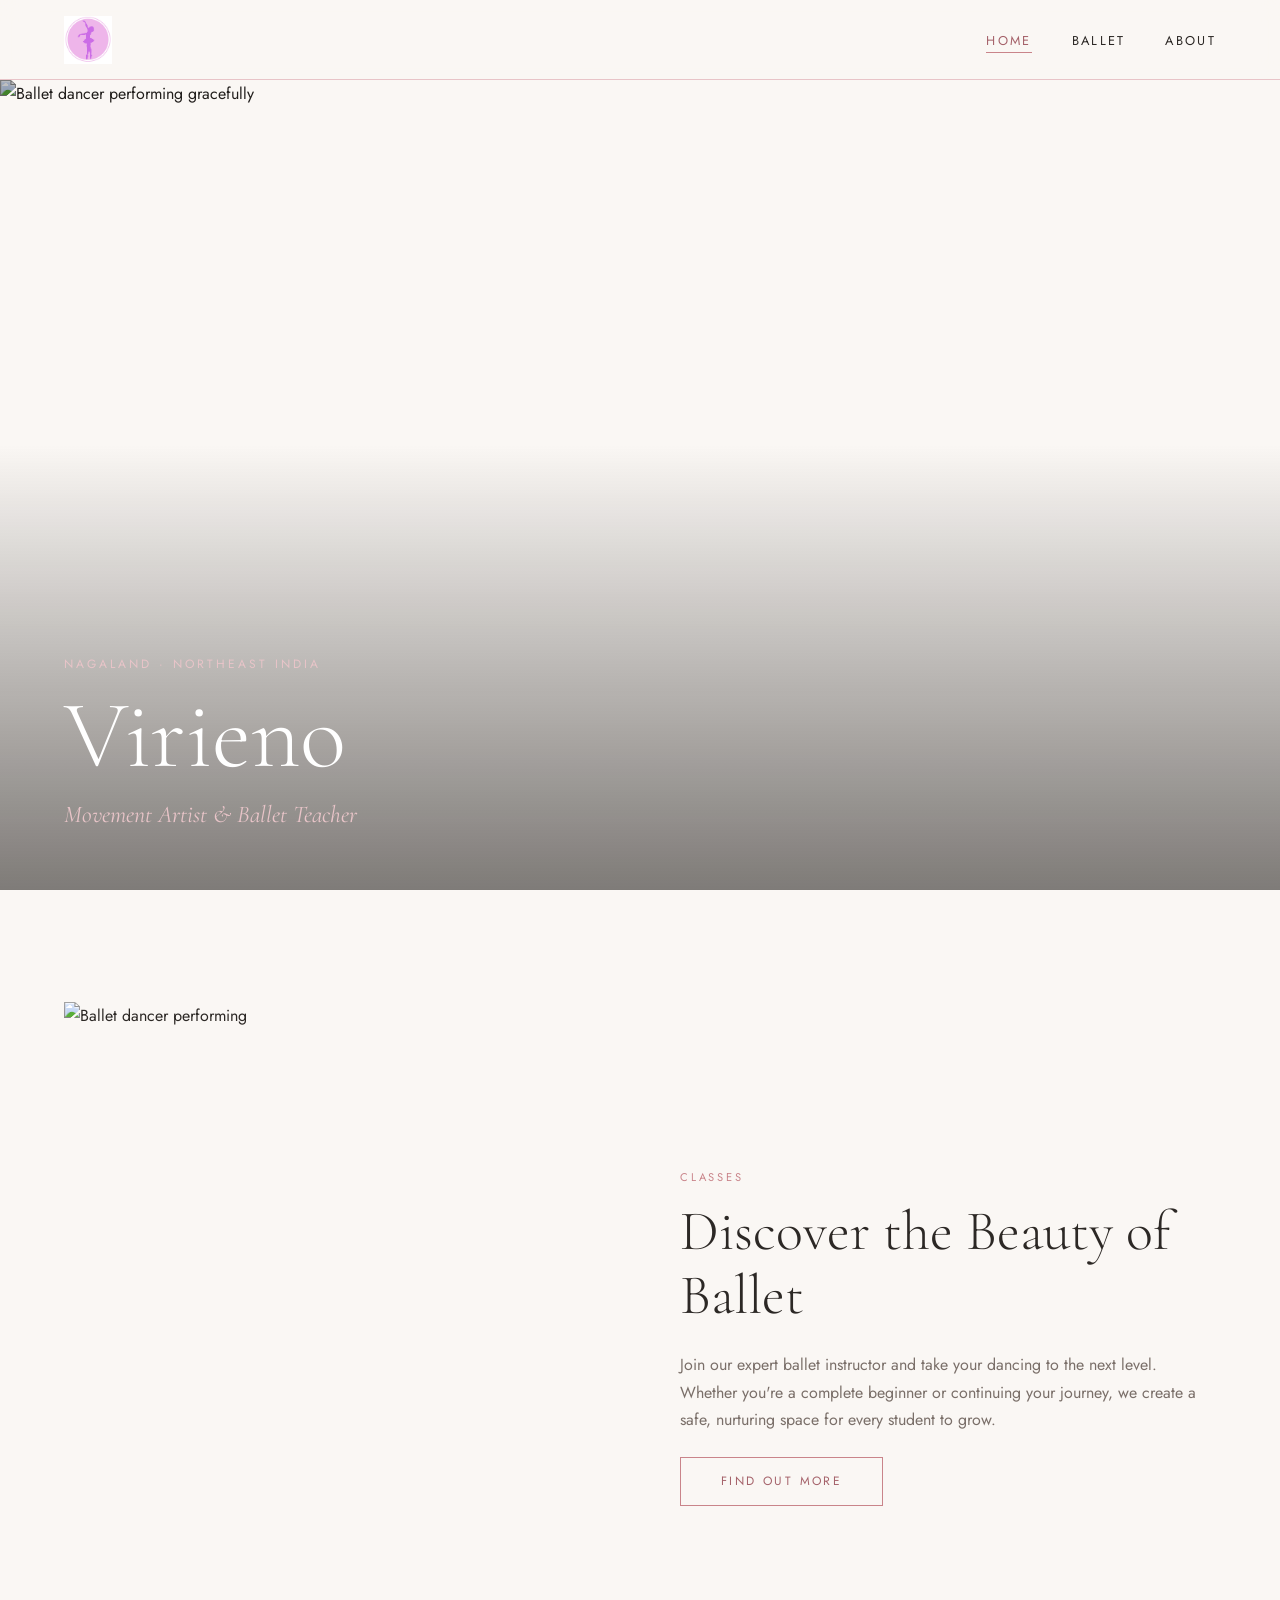
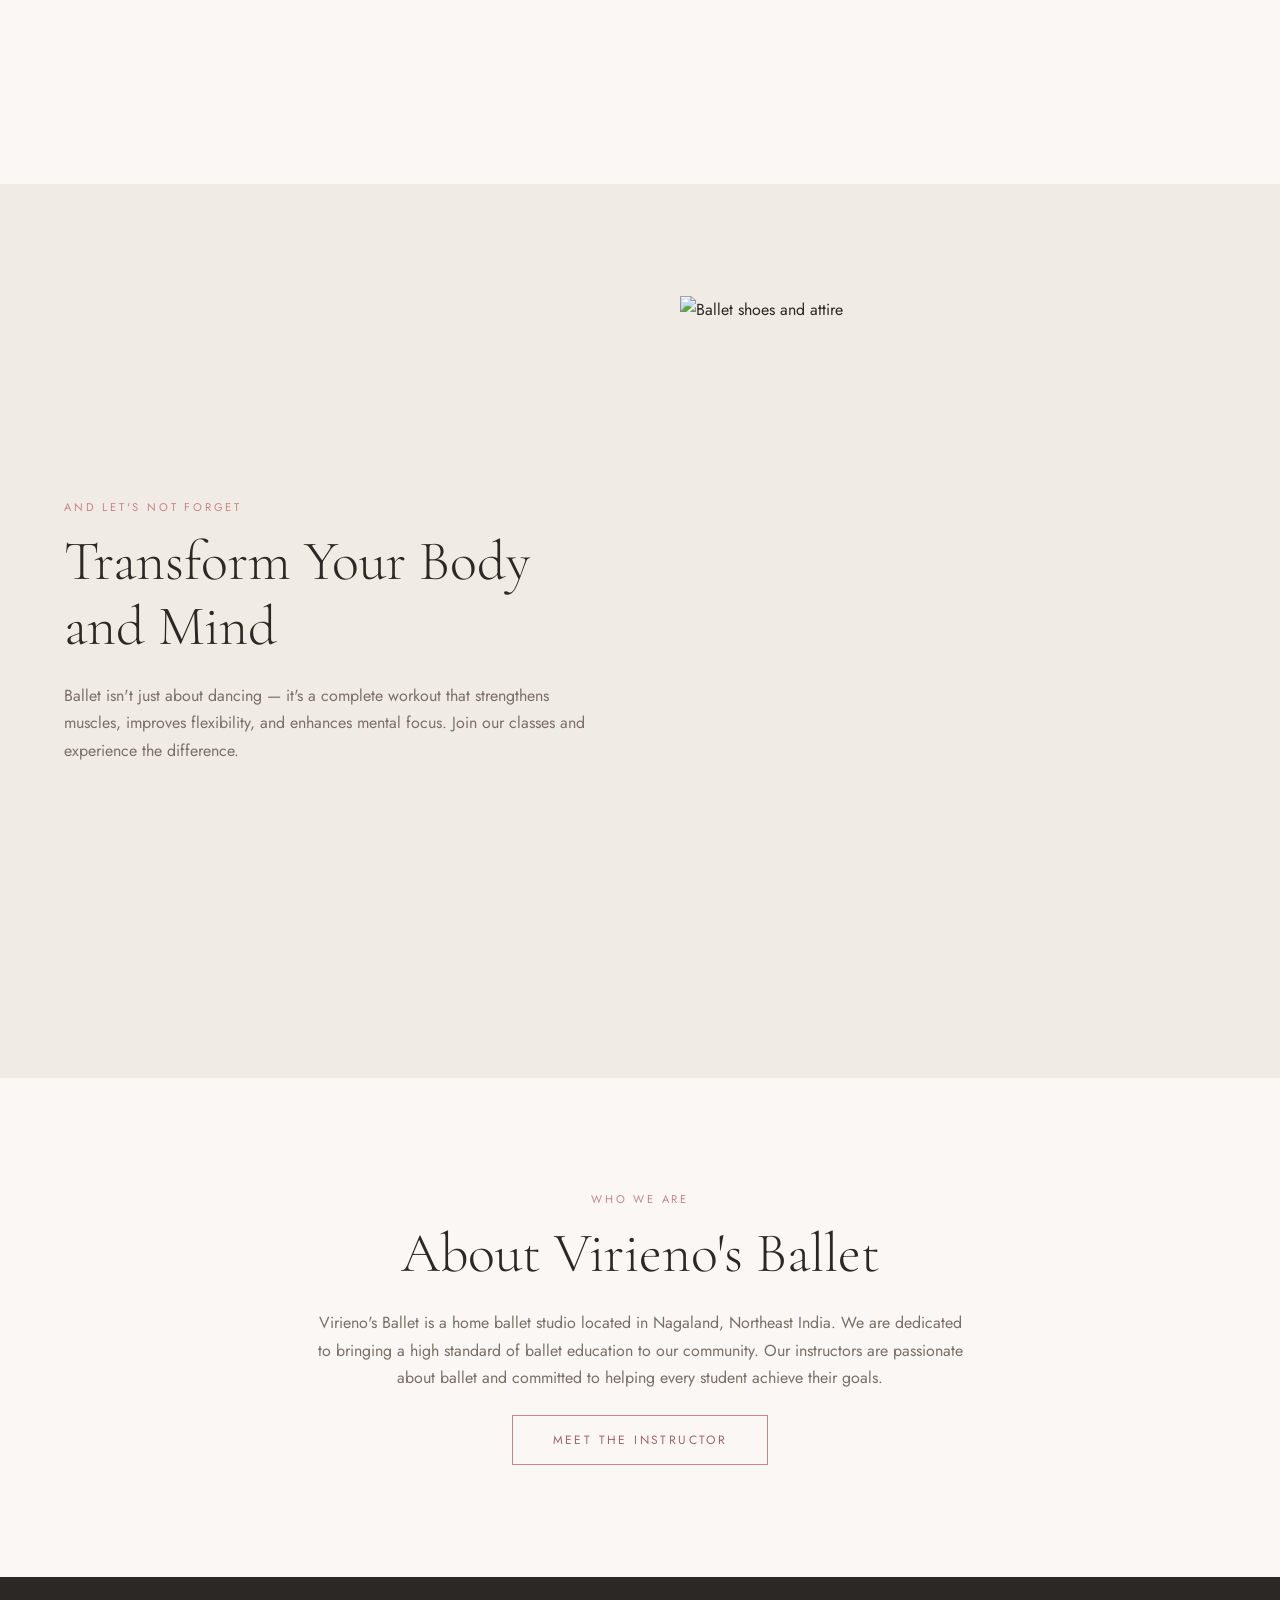
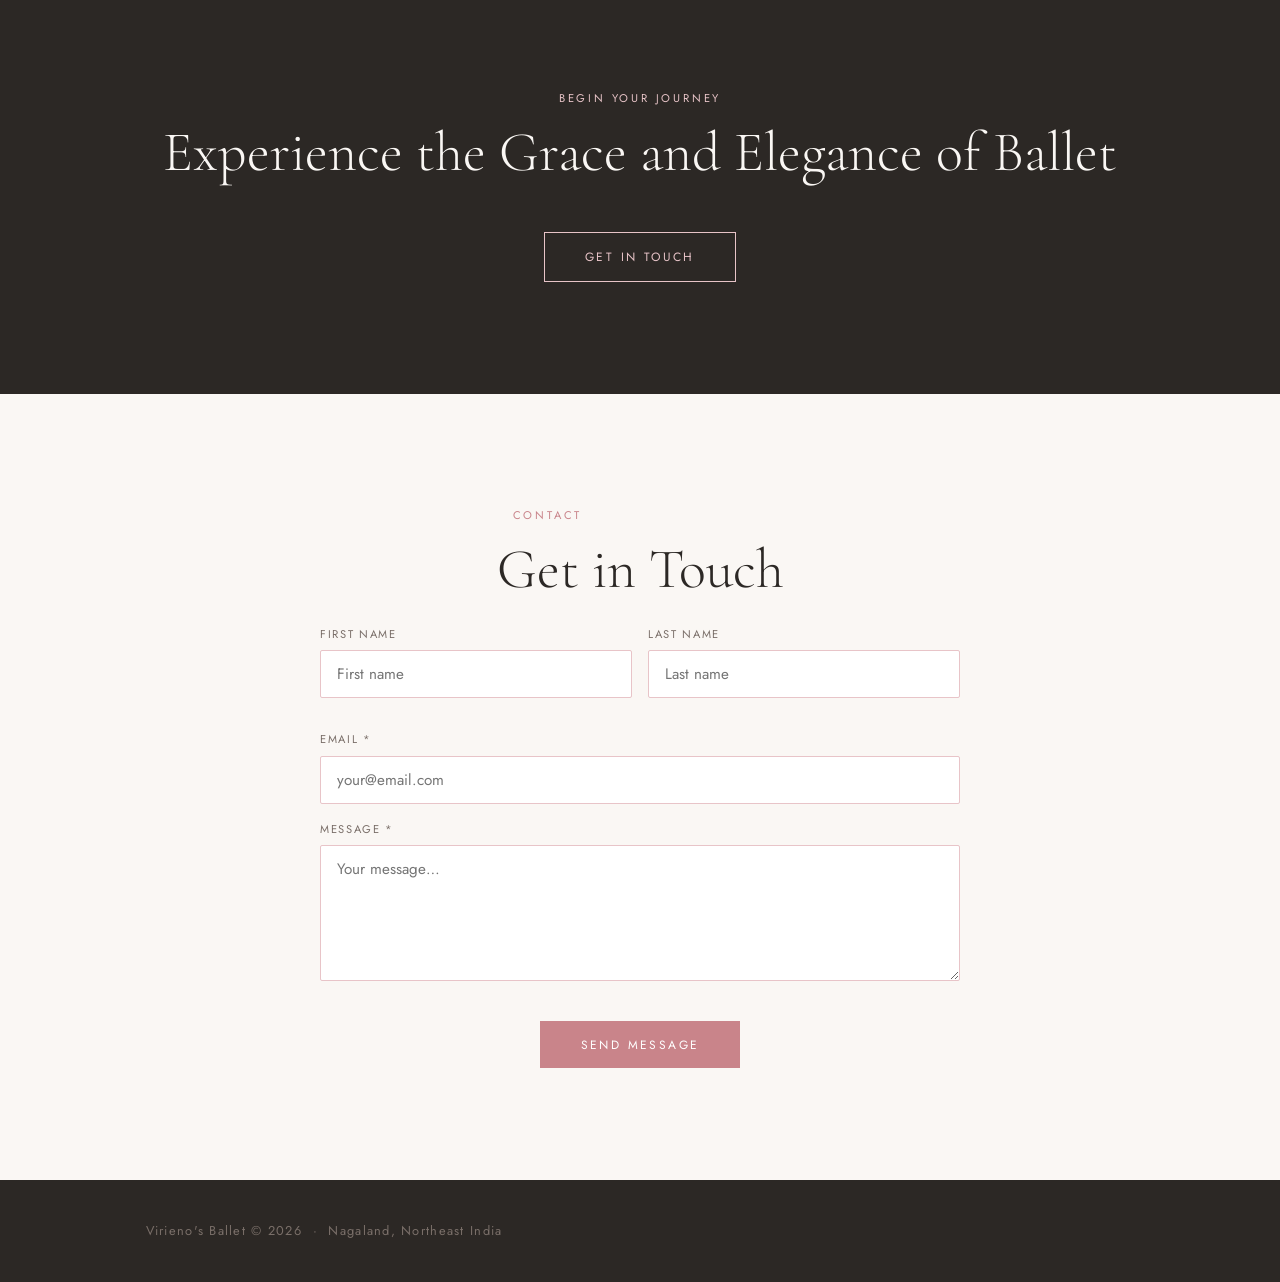
==== commit c44052c2: "Update index.html" ====
--- a/index.html
+++ b/index.html
@@ -25,7 +25,7 @@
   <nav class="site-nav" role="navigation" aria-label="Main navigation">
     <a class="nav-logo" href="index.html" aria-label="Virieno's Ballet home">
       <img
-        src="images/virieno-logo-transparent-2.png"
+        src="images/VB logo pink 5.png"
         alt="Virieno's Ballet logo"
         width="152" height="48"
         loading="eager"
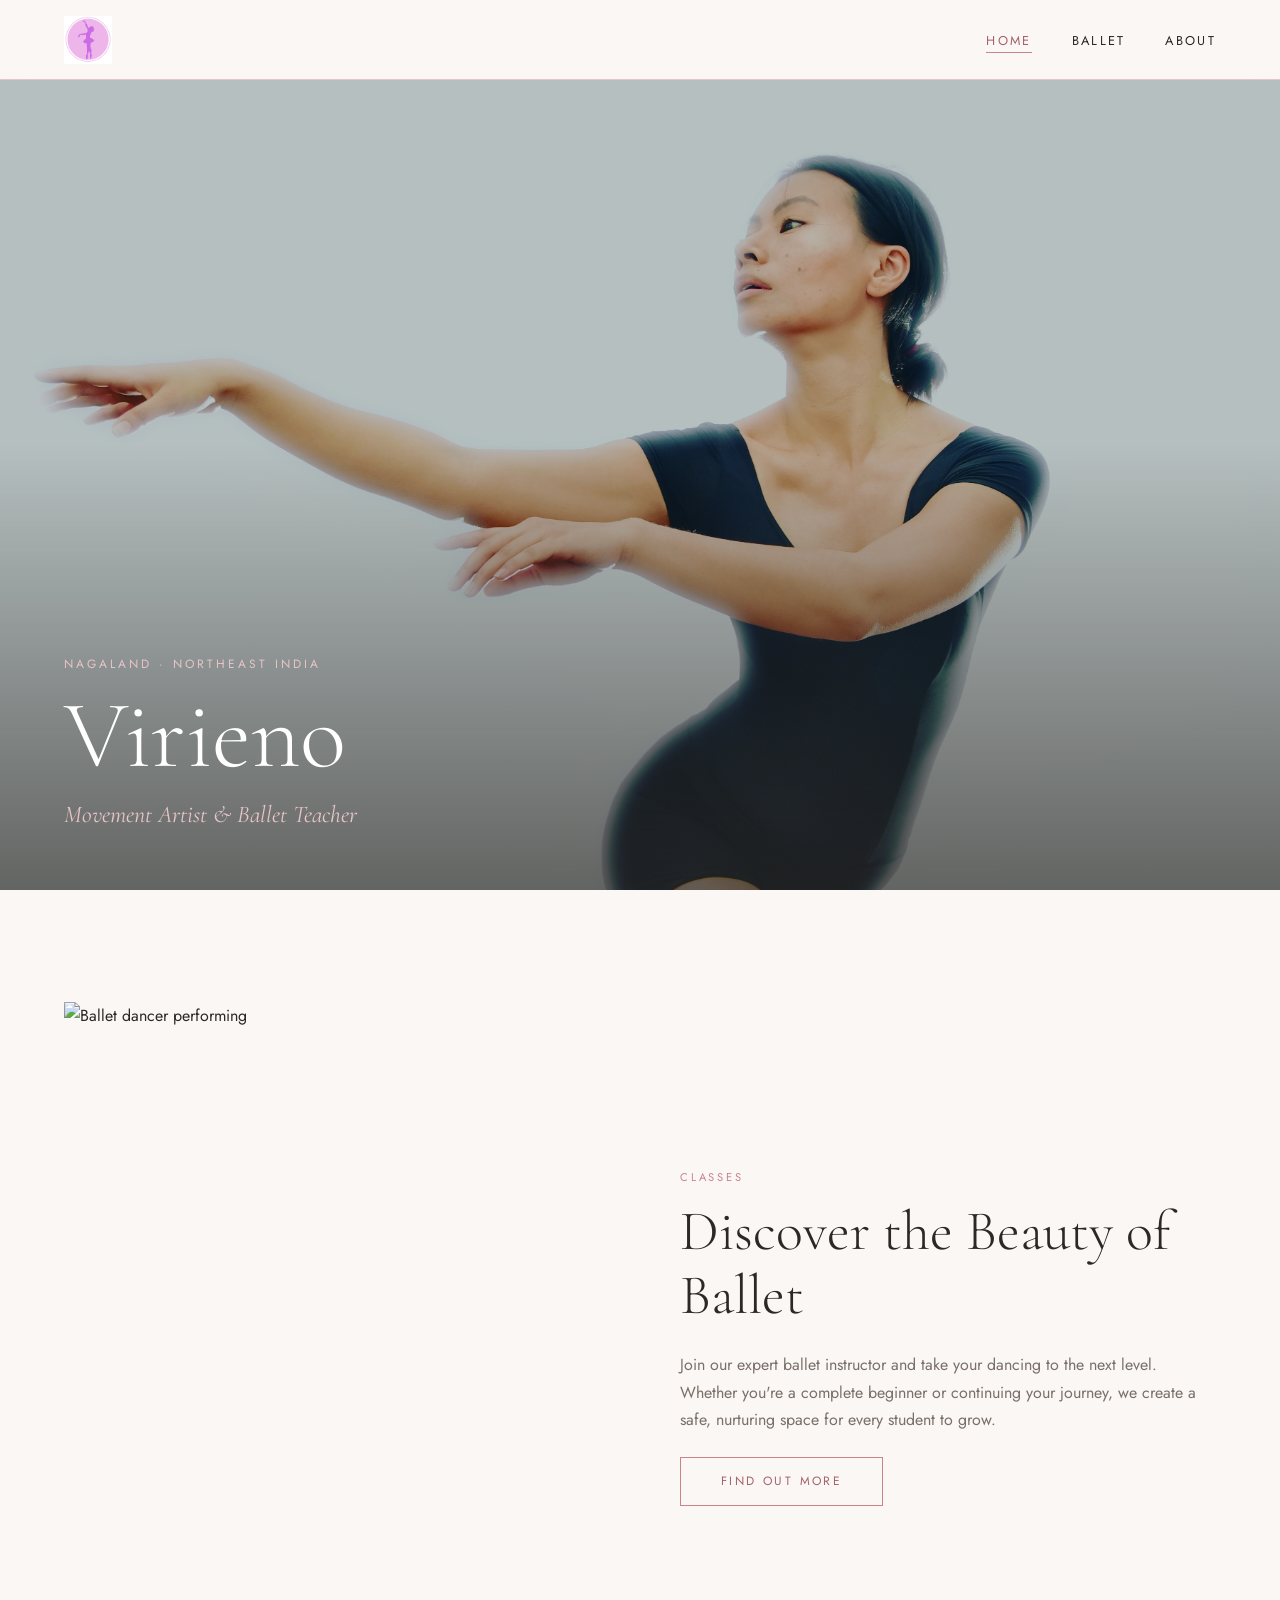
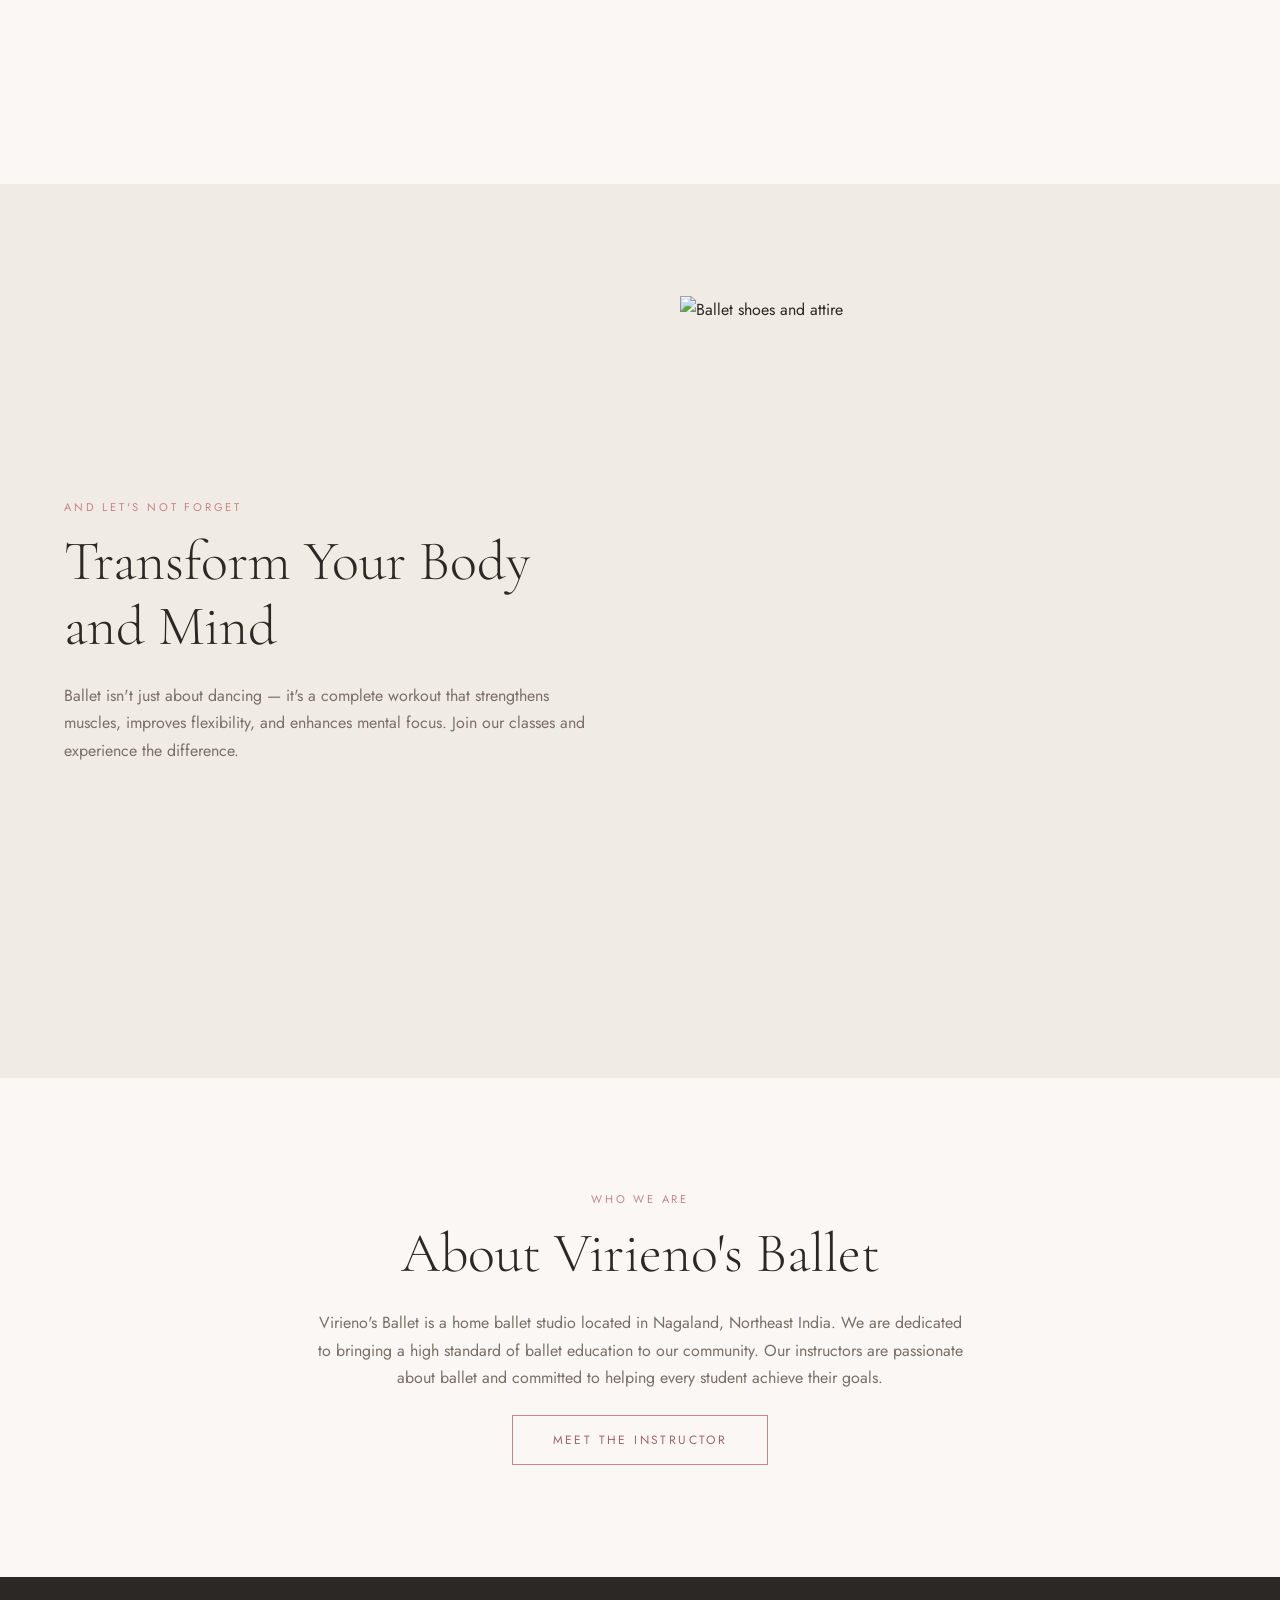
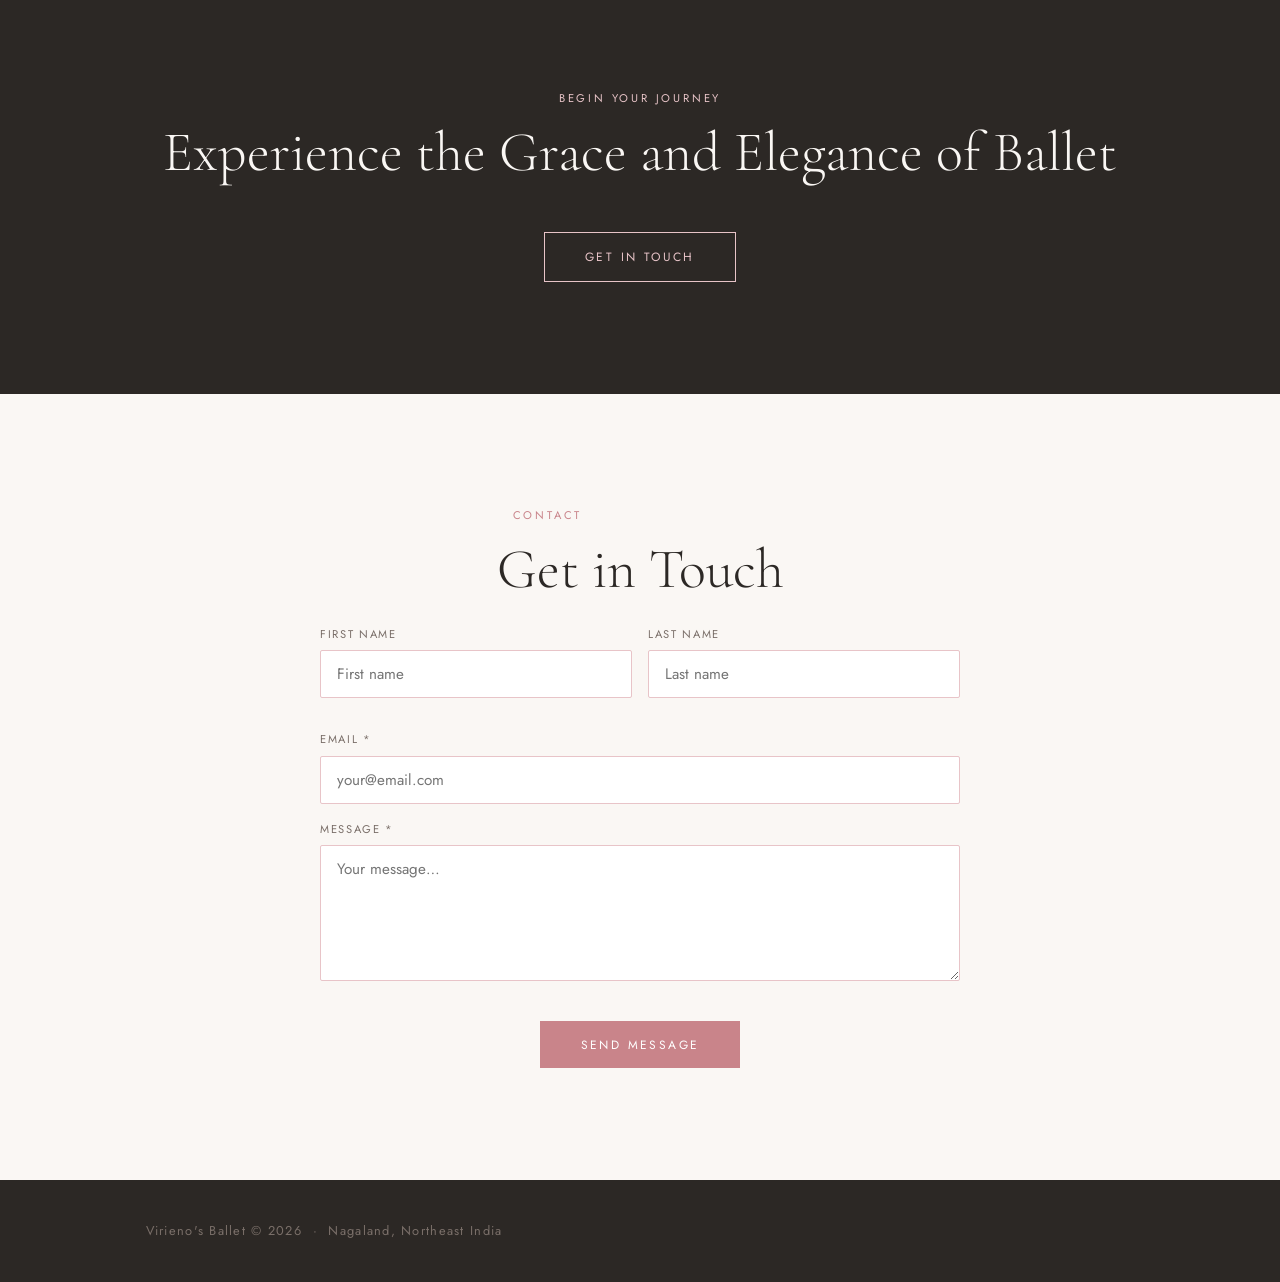
==== commit 33b43290: "Update index.html" ====
--- a/index.html
+++ b/index.html
@@ -47,7 +47,7 @@
     <section class="hero" aria-label="Hero banner">
       <img
         class="hero-img"
-        src="https://assets.zyrosite.com/cdn-cgi/image/format=auto,w=1920,fit=crop/YD0r1RBqXzs5kV3Q/img_20180424_164734_665_cropped_2-mjELZyveOPFyjwQO.jpg"
+        src="images/Virieno_pic_Hero_ballet hands.jpg"
         alt="Ballet dancer performing gracefully"
         width="1920" height="1080"
         loading="eager"
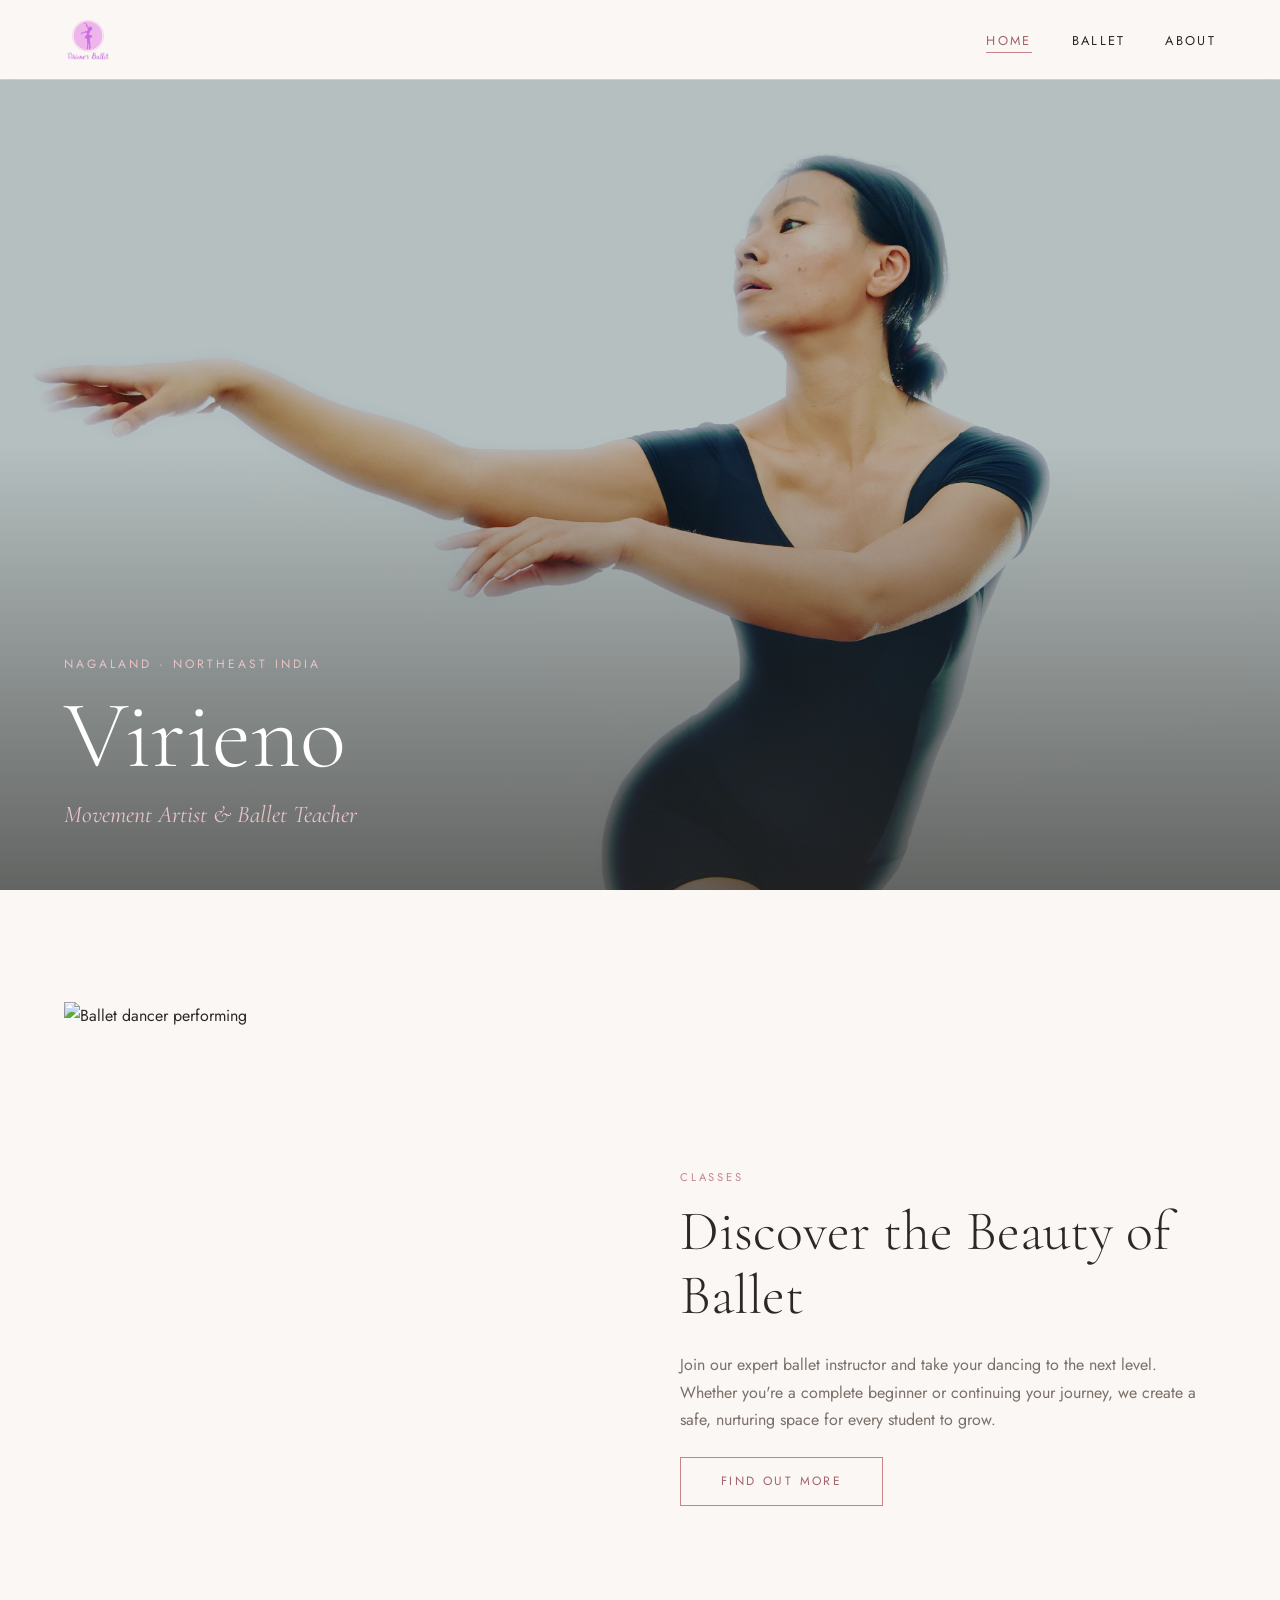
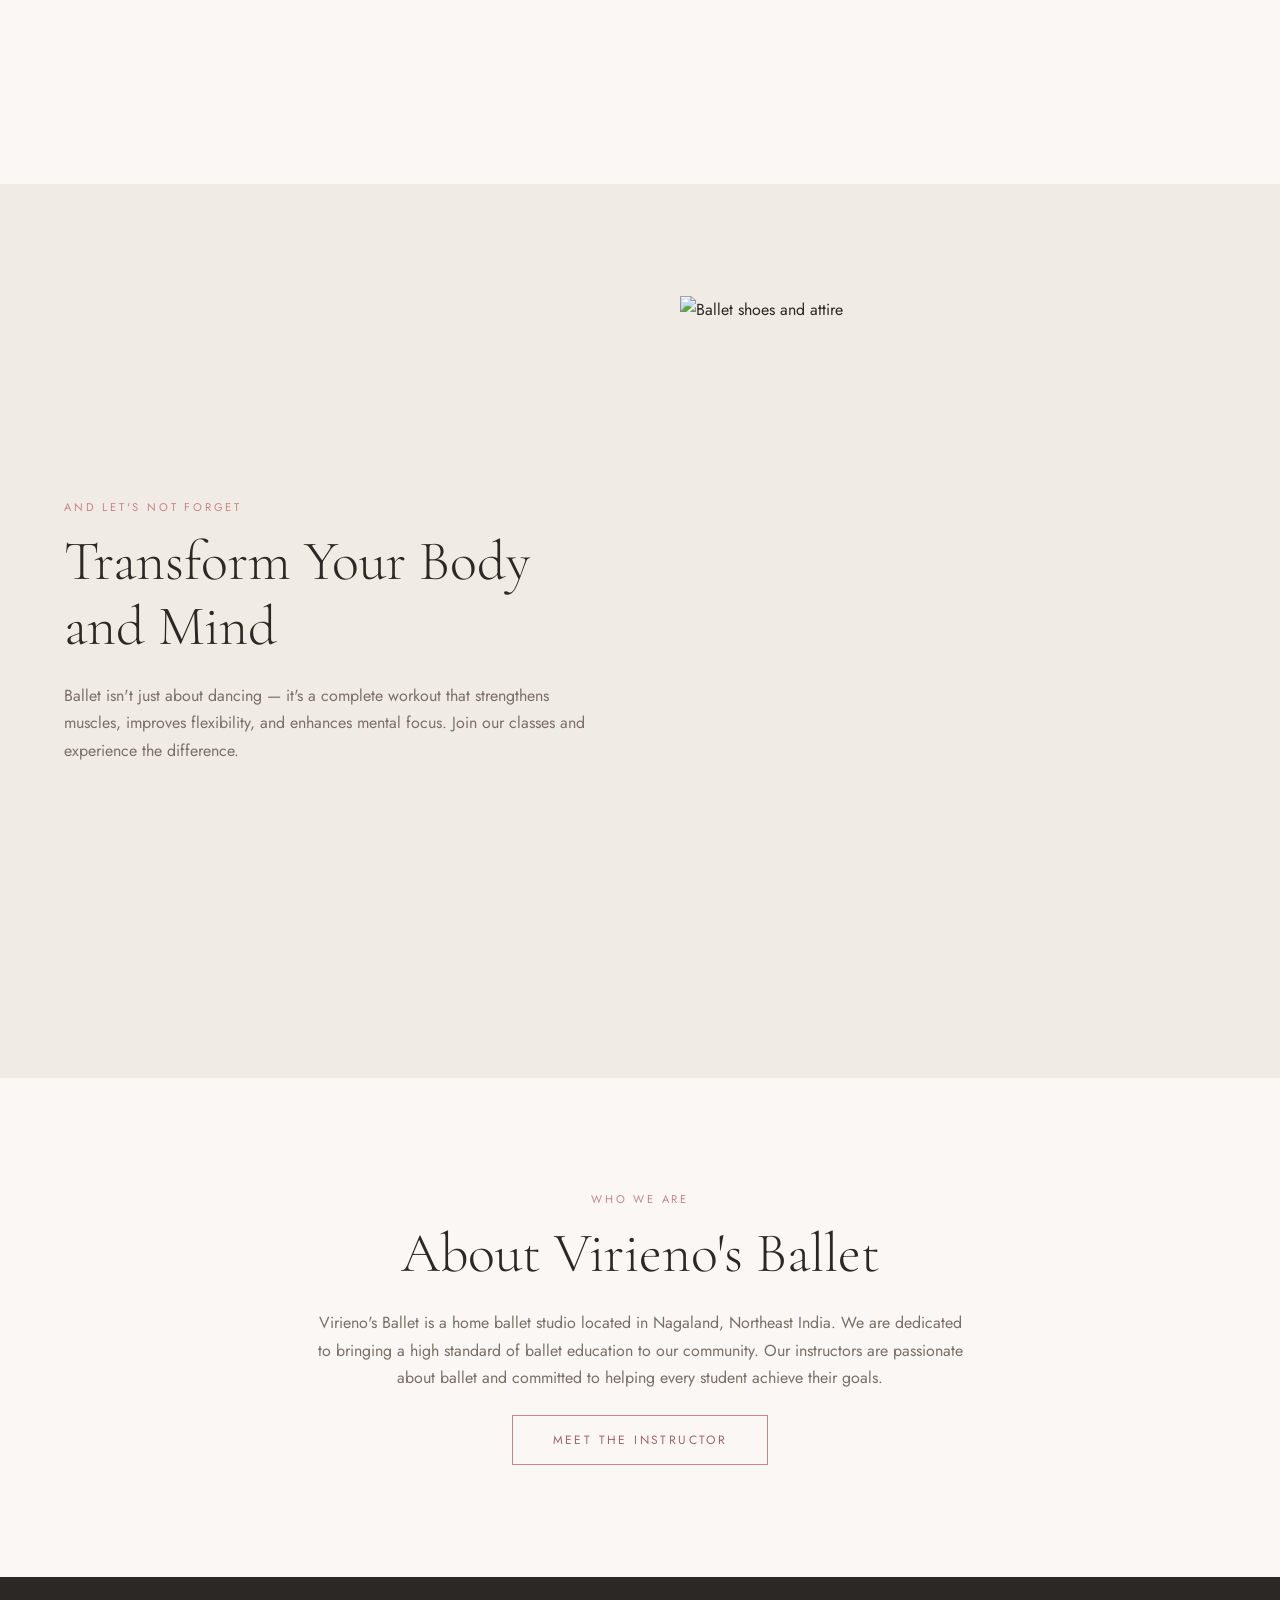
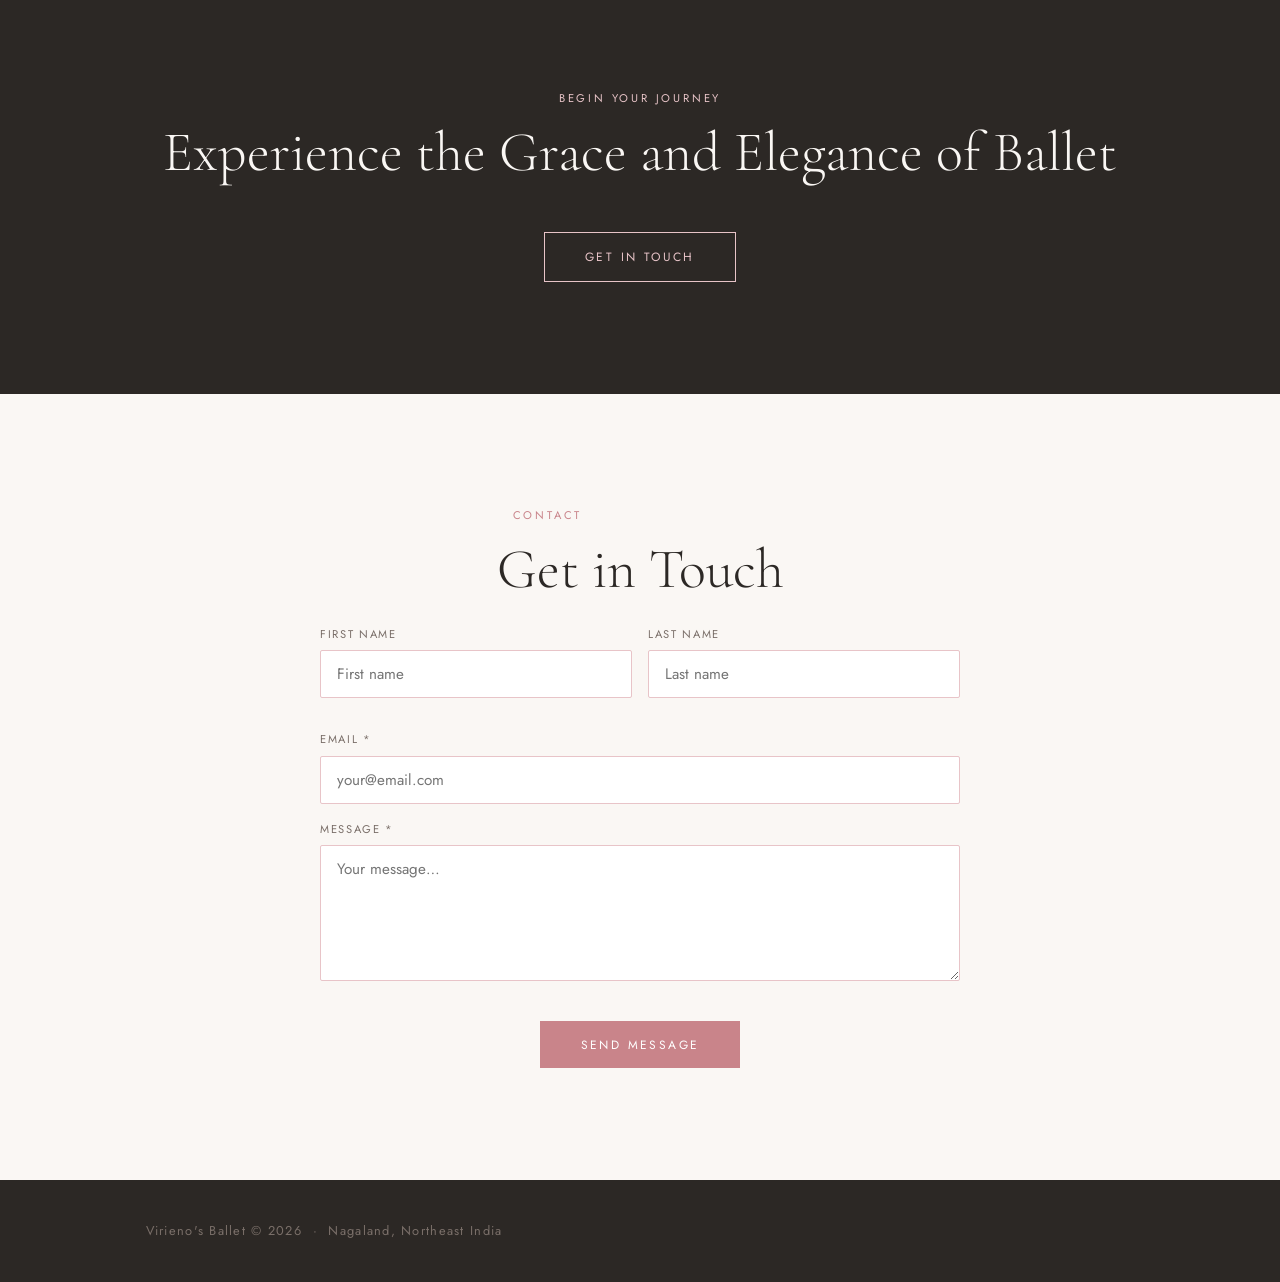
==== commit bcf3e032: "Update index.html" ====
--- a/index.html
+++ b/index.html
@@ -25,7 +25,7 @@
   <nav class="site-nav" role="navigation" aria-label="Main navigation">
     <a class="nav-logo" href="index.html" aria-label="Virieno's Ballet home">
       <img
-        src="images/VB logo pink 5.png"
+        src="images/virieno-logo-transparent.png"
         alt="Virieno's Ballet logo"
         width="152" height="48"
         loading="eager"
